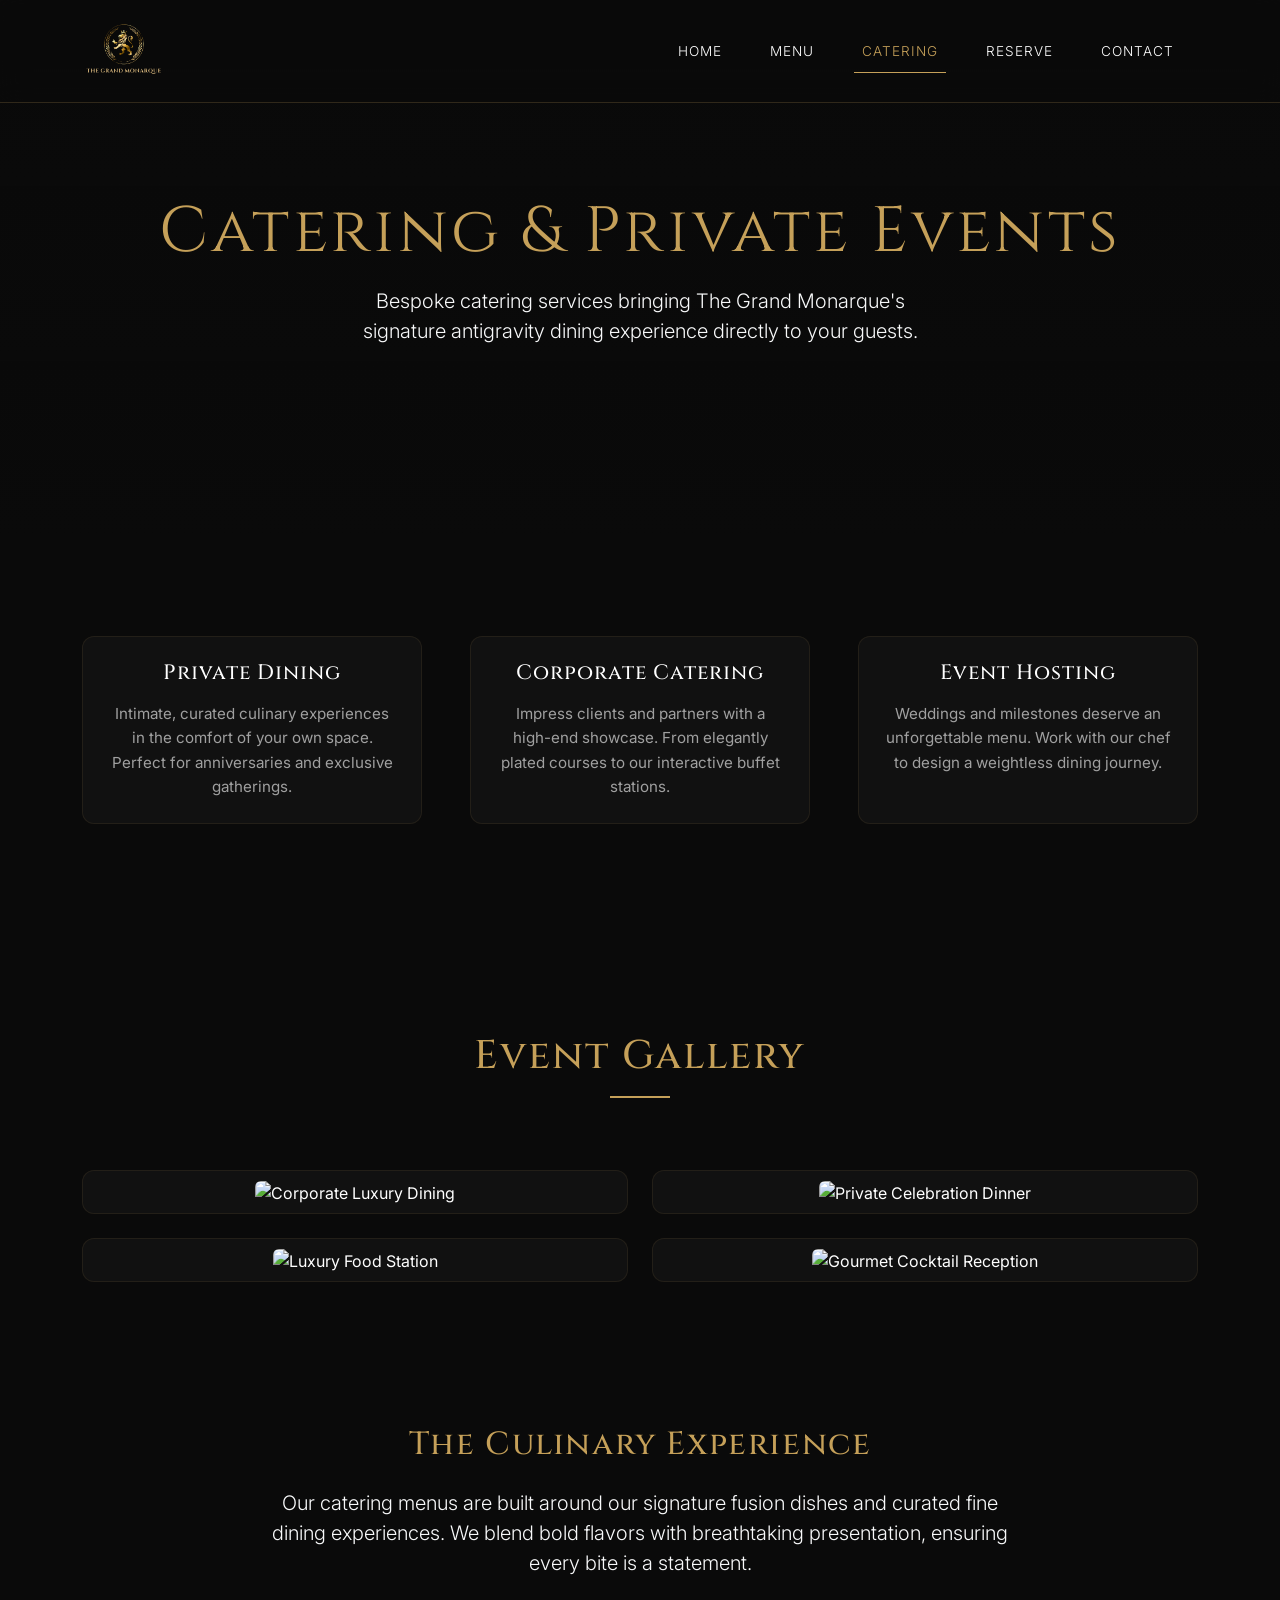
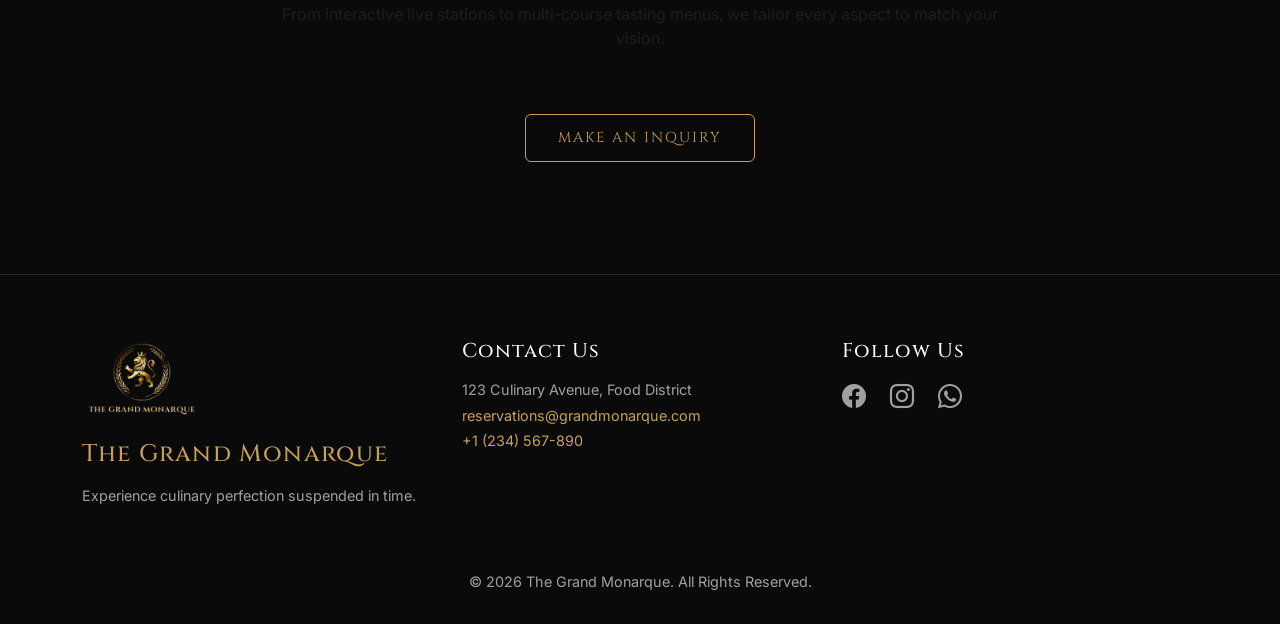
==== catering.html @ 4f9e507d "Add files via upload" ====
<!DOCTYPE html>
<html lang="en">
<head>
  <meta charset="UTF-8">
  <meta name="viewport" content="width=device-width, initial-scale=1.0">
  <title>The Grand Monarque | Catering</title>
  <link href="https://cdn.jsdelivr.net/npm/bootstrap@5.3.0/dist/css/bootstrap.min.css" rel="stylesheet">
  <!-- Bootstrap Icons -->
  <link rel="stylesheet" href="https://cdn.jsdelivr.net/npm/bootstrap-icons@1.10.5/font/bootstrap-icons.css">
  <link rel="stylesheet" href="css/styles.css">
</head>
<body>

  <!-- Global Background Crossfade -->
  <div class="bg-crossfade-container">
    <div class="bg-layer bg-layer-1" style="background-image: url('assets/Background1.jpeg');"></div>
    <div class="bg-layer bg-layer-2" style="background-image: url('assets/Background2.jpeg');"></div>
    <div class="bg-layer bg-layer-3" style="background-image: url('assets/Background3.jpeg');"></div>
    <div class="bg-overlay"></div>
  </div>
  <!-- Navigation -->
  <nav class="navbar navbar-expand-lg fixed-top navbar-glass">
    <div class="container">
      <a class="navbar-brand" href="index.html">
        <img src="assets/LOGO.png" alt="The Grand Monarque Logo" class="weightless">
      </a>
      <button class="navbar-toggler" type="button" data-bs-toggle="collapse" data-bs-target="#navbarNav" style="filter: invert(1);">
        <span class="navbar-toggler-icon"></span>
      </button>
      <div class="collapse navbar-collapse justify-content-end" id="navbarNav">
        <ul class="navbar-nav">
          <li class="nav-item"><a class="nav-link" href="index.html">Home</a></li>
          <li class="nav-item"><a class="nav-link" href="menu.html">Menu</a></li>
          <li class="nav-item"><a class="nav-link active" href="catering.html">Catering</a></li>
          <li class="nav-item"><a class="nav-link" href="reserve.html">Reserve</a></li>
          <li class="nav-item"><a class="nav-link" href="contact.html">Contact</a></li>
        </ul>
      </div>
    </div>
  </nav>

  <!-- Catering Header (Hero) -->
  <header class="hero-catering ethereal text-center">
    <div class="container">
      <h1 class="brand-font display-3 mb-3 text-gold">Catering & Private Events</h1>
      <p class="lead text-light" style="max-width: 600px; margin: 0 auto;">Bespoke catering services bringing The Grand Monarque's signature antigravity dining experience directly to your guests.</p>
    </div>
  </header>

  <!-- Services Section -->
  <section class="py-5 my-5">
    <div class="container">
      <div class="row g-5">
        <div class="col-md-4 ethereal delay-100">
          <div class="glass-card p-4 h-100 text-center">
            <h3 class="menu-item-name mb-3">Private Dining</h3>
            <p class="menu-item-desc">Intimate, curated culinary experiences in the comfort of your own space. Perfect for anniversaries and exclusive gatherings.</p>
          </div>
        </div>
        <div class="col-md-4 ethereal delay-200">
          <div class="glass-card p-4 h-100 text-center">
            <h3 class="menu-item-name mb-3">Corporate Catering</h3>
            <p class="menu-item-desc">Impress clients and partners with a high-end showcase. From elegantly plated courses to our interactive buffet stations.</p>
          </div>
        </div>
        <div class="col-md-4 ethereal delay-300">
          <div class="glass-card p-4 h-100 text-center">
            <h3 class="menu-item-name mb-3">Event Hosting</h3>
            <p class="menu-item-desc">Weddings and milestones deserve an unforgettable menu. Work with our chef to design a weightless dining journey.</p>
          </div>
        </div>
      </div>
    </div>
  </section>

  <!-- Gallery Section -->
  <section class="py-5 my-5 bg-dark" style="background-color: rgba(10,10,10,0.5) !important;">
    <div class="container">
      <h2 class="menu-category-title ethereal">Event Gallery</h2>
      <div class="row g-4 mt-4">
        <div class="col-md-6 ethereal delay-100">
          <div class="glass-card text-center p-2">
            <img src="assets/event-1.png" alt="Corporate Luxury Dining" class="weightless img-fluid rounded mb-0">
          </div>
        </div>
        <div class="col-md-6 ethereal delay-200">
          <div class="glass-card text-center p-2">
            <img src="assets/event-2.png" alt="Private Celebration Dinner" class="weightless weightless-delay-1 img-fluid rounded mb-0">
          </div>
        </div>
        <div class="col-md-6 ethereal delay-300">
          <div class="glass-card text-center p-2">
            <img src="assets/event-3.png" alt="Luxury Food Station" class="weightless weightless-delay-2 img-fluid rounded mb-0">
          </div>
        </div>
        <div class="col-md-6 ethereal delay-100">
          <div class="glass-card text-center p-2">
            <img src="assets/event-4.png" alt="Gourmet Cocktail Reception" class="weightless weightless-delay-3 img-fluid rounded mb-0">
          </div>
        </div>
      </div>
    </div>
  </section>

  <!-- Food Highlights & CTA -->
  <section class="py-5 my-5 text-center">
    <div class="container ethereal">
      <h2 class="brand-font text-gold mb-4">The Culinary Experience</h2>
      <div class="row justify-content-center mb-5">
        <div class="col-md-8">
          <p class="lead text-light mb-4">Our catering menus are built around our signature fusion dishes and curated fine dining experiences. We blend bold flavors with breathtaking presentation, ensuring every bite is a statement.</p>
          <p class="text-muted">From interactive live stations to multi-course tasting menus, we tailor every aspect to match your vision.</p>
        </div>
      </div>
      <a href="contact.html" class="btn btn-gold weightless" style="animation-delay: -2s;">Make an Inquiry</a>
    </div>
  </section>

  <!-- Footer -->
  <footer class="footer">
    <div class="container ethereal">
      <div class="row g-4 text-center text-md-start">
        <div class="col-md-4">
          <img src="assets/LOGO.png" alt="The Grand Monarque" class="footer-logo mb-3" style="max-width: 120px;">
          <h4 class="brand-font text-gold mb-3">The Grand Monarque</h4>
          <p class="footer-text">Experience culinary perfection suspended in time.</p>
        </div>
        <div class="col-md-4">
          <h5 class="brand-font text-light mb-3">Contact Us</h5>
          <p class="footer-text mb-1">123 Culinary Avenue, Food District</p>
          <p class="footer-text mb-1"><a href="mailto:reservations@grandmonarque.com" class="text-gold text-decoration-none">reservations@grandmonarque.com</a></p>
          <p class="footer-text"><a href="tel:+1234567890" class="text-gold text-decoration-none">+1 (234) 567-890</a></p>
        </div>
        <div class="col-md-4">
          <h5 class="brand-font text-light mb-3">Follow Us</h5>
          <div class="social-icons justify-content-center justify-content-md-start">
            <a href="#" class="social-icon"><i class="bi bi-facebook"></i></a>
            <a href="#" class="social-icon"><i class="bi bi-instagram"></i></a>
            <a href="#" class="social-icon"><i class="bi bi-whatsapp"></i></a>
          </div>
        </div>
      </div>
      <div class="row mt-5">
        <div class="col-12 text-center">
          <p class="footer-text mb-0">© 2026 The Grand Monarque. All Rights Reserved.</p>
        </div>
      </div>
    </div>
  </footer>

  <script src="https://cdn.jsdelivr.net/npm/bootstrap@5.3.0/dist/js/bootstrap.bundle.min.js"></script>
  <script src="js/main.js"></script>
</body>
</html>
---- css/styles.css ----
@import url('https://fonts.googleapis.com/css2?family=Cinzel:wght@400;600;700&family=Inter:wght@300;400;500&display=swap');

:root {
  --color-bg: #0a0a0a;
  --color-gold: #c5a059;
  --color-gold-hover: #e0be77;
  --color-text: #ffffff;
  --color-text-muted: #a0a0a0;
  
  --font-serif: 'Cinzel', serif;
  --font-sans: 'Inter', sans-serif;
  
  --transition-slow: 0.8s cubic-bezier(0.25, 1, 0.5, 1);
  --transition-fast: 0.3s ease;
}

body {
  background-color: var(--color-bg);
  color: var(--color-text);
  font-family: var(--font-sans);
  margin: 0;
  padding: 0;
  overflow-x: hidden;
  -webkit-font-smoothing: antialiased;
}

h1, h2, h3, h4, h5, h6, .brand-font {
  font-family: var(--font-serif);
  color: var(--color-gold);
  letter-spacing: 0.05em;
}

/* Glassmorphism Header */
.navbar-glass {
  background: rgba(10, 10, 10, 0.7);
  backdrop-filter: blur(12px);
  -webkit-backdrop-filter: blur(12px);
  border-bottom: 1px solid rgba(197, 160, 89, 0.2);
  padding: 1rem 0;
  transition: var(--transition-fast);
}

.navbar-brand img {
  height: 60px;
  object-fit: contain;
}

.nav-link {
  color: var(--color-text) !important;
  font-family: var(--font-sans);
  font-weight: 300;
  text-transform: uppercase;
  letter-spacing: 1px;
  font-size: 0.85rem;
  margin: 0 1rem;
  transition: var(--transition-fast);
  position: relative;
}

.nav-link:hover, .nav-link.active {
  color: var(--color-gold) !important;
}

.nav-link::after {
  content: '';
  position: absolute;
  width: 0;
  height: 1px;
  bottom: -4px;
  left: 50%;
  background-color: var(--color-gold);
  transition: width 0.3s ease, left 0.3s ease;
}

.nav-link:hover::after, .nav-link.active::after {
  width: 100%;
  left: 0;
}

/* Custom Buttons */
.btn-gold {
  background-color: transparent;
  color: var(--color-gold);
  border: 1px solid var(--color-gold);
  font-family: var(--font-serif);
  padding: 0.75rem 2rem;
  transition: var(--transition-fast);
  text-transform: uppercase;
  letter-spacing: 2px;
  font-size: 0.9rem;
}

.btn-gold:hover {
  background-color: var(--color-gold);
  color: var(--color-bg);
  box-shadow: 0 0 20px rgba(197, 160, 89, 0.4);
}

/* Antigravity / Weightless Animation */
@keyframes weightless {
  0% { transform: translateY(0) rotate(0deg); }
  50% { transform: translateY(-15px) rotate(1.5deg); }
  100% { transform: translateY(0) rotate(0deg); }
}

.weightless {
  animation: weightless 8s infinite ease-in-out;
  will-change: transform;
}

.weightless-delay-1 { animation-delay: -2s; }
.weightless-delay-2 { animation-delay: -4s; }
.weightless-delay-3 { animation-delay: -6s; }

/* Ethereal Transitions (Scroll Reveal) */
.ethereal {
  opacity: 0;
  transform: translateY(40px);
  transition: opacity 1.2s cubic-bezier(0.25, 1, 0.5, 1), transform 1.2s cubic-bezier(0.25, 1, 0.5, 1);
  will-change: opacity, transform;
}

.ethereal.visible {
  opacity: 1;
  transform: translateY(0);
}

.delay-100 { transition-delay: 100ms; }
.delay-200 { transition-delay: 200ms; }
.delay-300 { transition-delay: 300ms; }

/* Hero Section */
.hero-section {
  min-height: 100vh;
  display: flex;
  align-items: center;
  justify-content: center;
  position: relative;
  overflow: hidden;
  padding-top: 80px;
}

.hero-content {
  position: relative;
  z-index: 2;
  text-align: center;
}

.hero-subtitle {
  font-size: 1.1rem;
  letter-spacing: 4px;
  text-transform: uppercase;
  color: var(--color-text-muted);
  margin-bottom: 2rem;
}

.floating-bg-item {
  position: absolute;
  opacity: 0.4;
  z-index: 1;
  filter: blur(2px) drop-shadow(0 10px 20px rgba(0,0,0,0.5));
}

.bg-item-1 { top: 15%; left: 5%; width: 300px; }
.bg-item-2 { bottom: 10%; right: 5%; width: 400px; }

/* Menu Sections */
.menu-category-title {
  text-align: center;
  margin: 4rem 0 3rem;
  font-size: 2.5rem;
  position: relative;
}

.menu-category-title::after {
  content: '';
  display: block;
  width: 60px;
  height: 2px;
  background-color: var(--color-gold);
  margin: 1rem auto 0;
}

.menu-item {
  margin-bottom: 2.5rem;
  border-bottom: 1px solid rgba(255, 255, 255, 0.05);
  padding-bottom: 1.5rem;
}

.menu-item-header {
  display: flex;
  justify-content: space-between;
  align-items: baseline;
  margin-bottom: 0.5rem;
}

.menu-item-name {
  font-family: var(--font-serif);
  font-size: 1.3rem;
  color: var(--color-text);
  margin: 0;
}

.menu-item-price {
  font-family: var(--font-serif);
  color: var(--color-gold);
  font-size: 1.2rem;
}

.menu-item-desc {
  color: var(--color-text-muted);
  font-size: 0.95rem;
  line-height: 1.6;
  margin: 0;
}

/* Featured Cards (Menu, Catering) */
.glass-card {
  background: rgba(255, 255, 255, 0.03);
  border: 1px solid rgba(197, 160, 89, 0.1);
  border-radius: 12px;
  padding: 2rem;
  height: 100%;
  transition: var(--transition-fast);
}

.glass-card:hover {
  background: rgba(255, 255, 255, 0.06);
  border-color: rgba(197, 160, 89, 0.4);
  transform: translateY(-5px);
}

.glass-card img {
  width: 100%;
  height: auto;
  border-radius: 8px;
  margin-bottom: 1.5rem;
}

/* Forms */
.form-control, .form-select {
  background-color: rgba(255, 255, 255, 0.05);
  border: 1px solid rgba(255, 255, 255, 0.1);
  color: var(--color-text);
  padding: 1rem;
  border-radius: 8px;
  transition: var(--transition-fast);
}

.form-control:focus, .form-select:focus {
  background-color: rgba(255, 255, 255, 0.08);
  border-color: var(--color-gold);
  color: var(--color-text);
  box-shadow: 0 0 10px rgba(197, 160, 89, 0.2);
}

.form-label {
  color: var(--color-gold);
  font-family: var(--font-serif);
  letter-spacing: 1px;
}

/* Footer */
.footer {
  border-top: 1px solid rgba(197, 160, 89, 0.2);
  padding: 4rem 0 2rem;
  margin-top: 4rem;
  background: #0a0a0a;
}

.footer-logo {
  max-width: 150px;
  margin-bottom: 1.5rem;
}

.footer-text {
  color: var(--color-text-muted);
  font-size: 0.9rem;
}

.text-gold {
  color: var(--color-gold) !important;
}

.social-icons {
  display: flex;
  gap: 1.5rem;
  margin-top: 1rem;
}

.social-icon {
  color: var(--color-text-muted);
  font-size: 1.5rem;
  transition: var(--transition-fast);
}

.social-icon:hover {
  color: var(--color-gold);
  text-shadow: 0 0 10px rgba(197, 160, 89, 0.6);
}

/* Home Hero Specific */
.hero-home {
  background: linear-gradient(rgba(10, 10, 10, 0.7), rgba(10, 10, 10, 0.9)), url('../assets/hero-ambiance.png') center/cover no-repeat;
}

.hero-catering {
  background: linear-gradient(rgba(10, 10, 10, 0.6), rgba(10, 10, 10, 0.9)), url('../assets/catering-banner.png') center/cover no-repeat;
  min-height: 60vh;
  display: flex;
  align-items: center;
  justify-content: center;
}

.floating-particles {
  position: absolute;
  top: 0;
  left: 0;
  width: 100%;
  height: 100%;
  background-image: radial-gradient(circle at 50% 50%, rgba(197, 160, 89, 0.05) 1px, transparent 1px);
  background-size: 40px 40px;
  animation: floatParticles 20s linear infinite;
  z-index: 0;
  pointer-events: none;
}

@keyframes floatParticles {
  0% { transform: translateY(0); }
  100% { transform: translateY(-40px); }
}

/* Table Selection Grid */
.table-grid {
  display: grid;
  grid-template-columns: repeat(auto-fit, minmax(80px, 1fr));
  gap: 1rem;
  margin-top: 1.5rem;
}

.table-btn {
  background: rgba(255, 255, 255, 0.05);
  border: 1px solid rgba(197, 160, 89, 0.3);
  color: var(--color-text);
  padding: 1rem;
  border-radius: 8px;
  cursor: pointer;
  transition: var(--transition-fast);
  text-align: center;
  font-family: var(--font-serif);
}

.table-btn:hover:not(:disabled) {
  background: rgba(197, 160, 89, 0.2);
  border-color: var(--color-gold);
}

.table-btn.selected {
  background: var(--color-gold);
  color: var(--color-bg);
  box-shadow: 0 0 15px rgba(197, 160, 89, 0.4);
}

.table-btn:disabled {
  background: rgba(255, 255, 255, 0.02);
  border-color: rgba(255, 255, 255, 0.05);
  color: rgba(255, 255, 255, 0.2);
  cursor: not-allowed;
  position: relative;
}

.table-btn:disabled::after {
  content: 'Booked';
  position: absolute;
  top: 50%;
  left: 50%;
  transform: translate(-50%, -50%) rotate(-15deg);
  font-size: 0.7rem;
  color: #ff4d4d;
  font-weight: bold;
  text-transform: uppercase;
  letter-spacing: 1px;
}

/* Dashboard Table */
.table-dark {
  background-color: rgba(25, 25, 25, 0.8);
  color: var(--color-text);
}
.table-dark th {
  color: var(--color-gold);
  border-color: rgba(197, 160, 89, 0.3);
}
.table-dark td {
  border-color: rgba(255, 255, 255, 0.1);
}
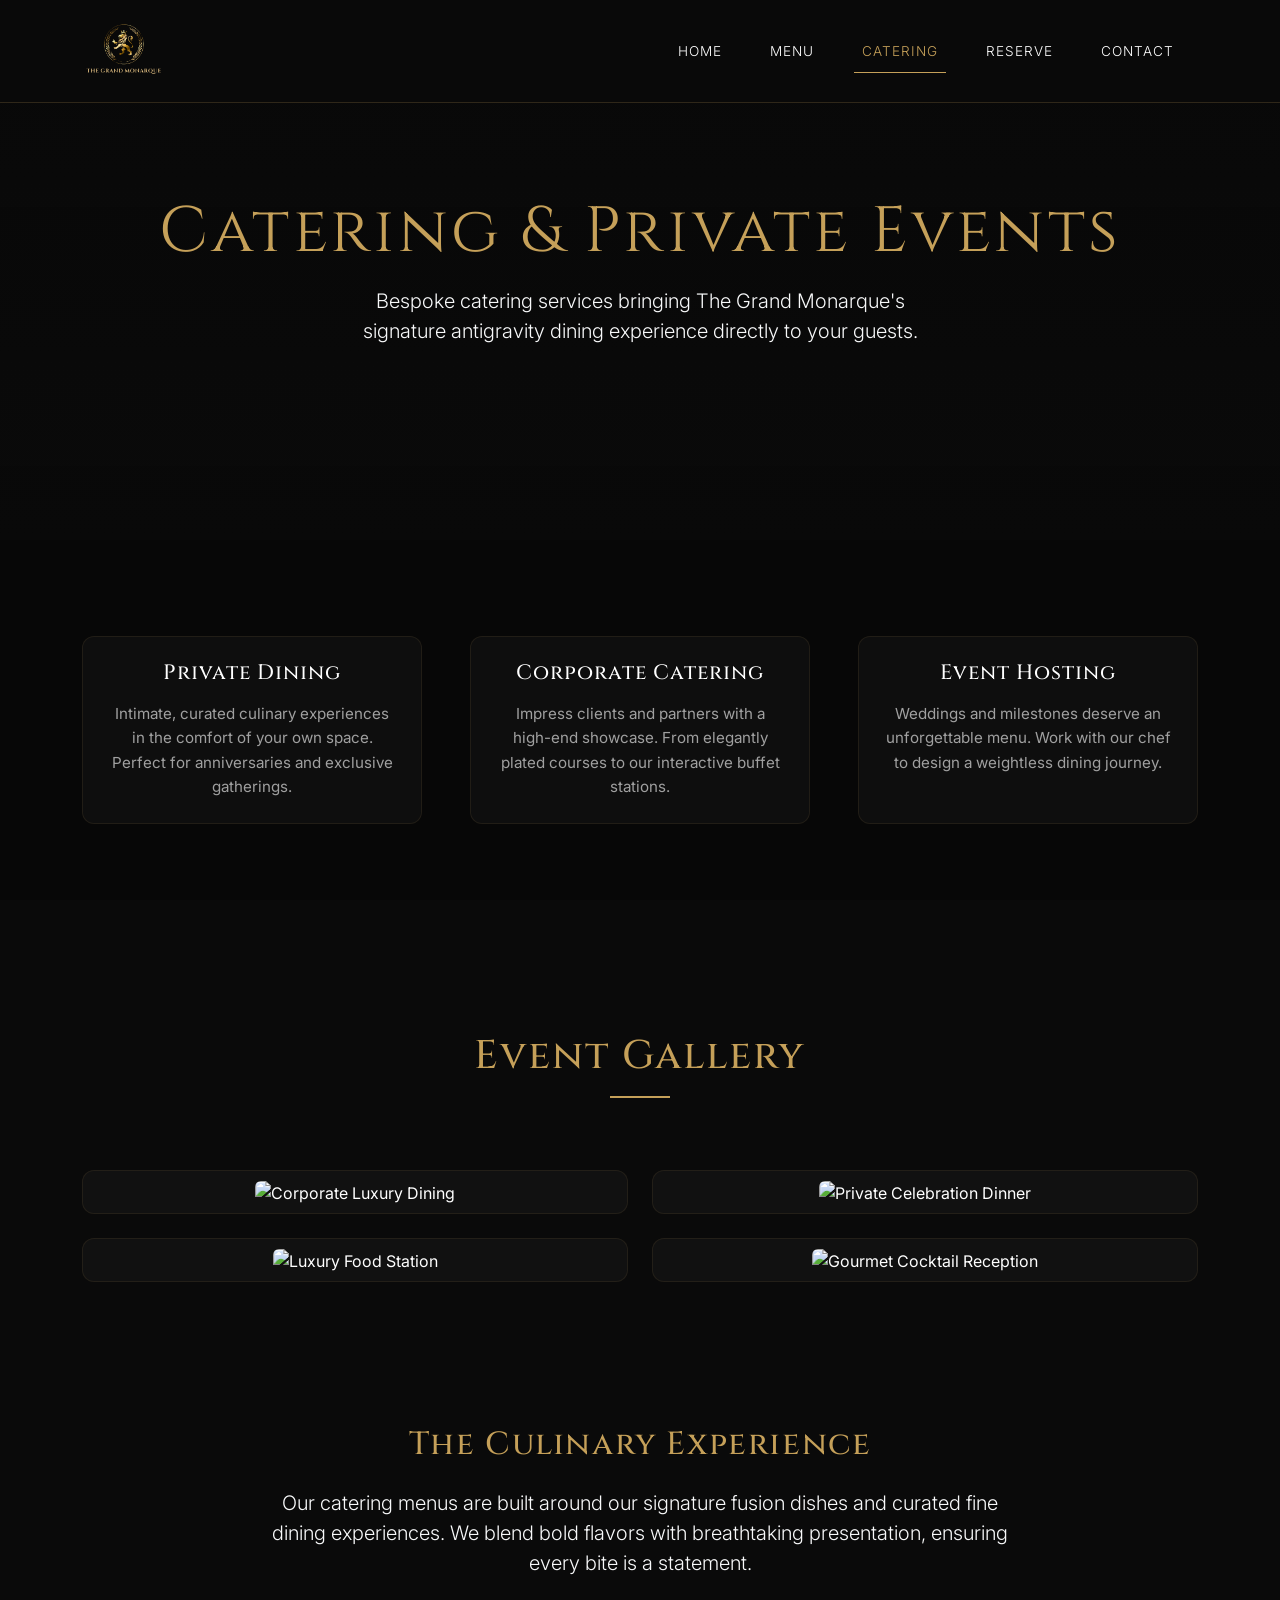
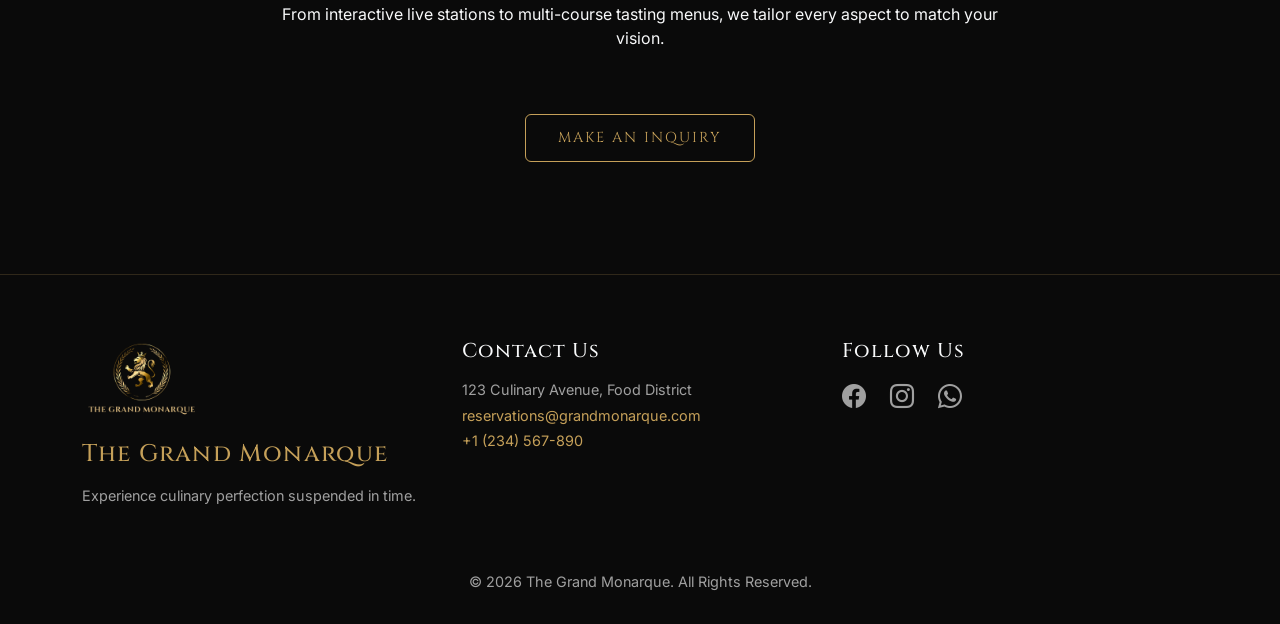
==== commit 302766f5: "Add files via upload" ====
--- a/catering.html
+++ b/catering.html
@@ -1,5 +1,6 @@
 <!DOCTYPE html>
 <html lang="en">
+
 <head>
   <meta charset="UTF-8">
   <meta name="viewport" content="width=device-width, initial-scale=1.0">
@@ -9,6 +10,7 @@
   <link rel="stylesheet" href="https://cdn.jsdelivr.net/npm/bootstrap-icons@1.10.5/font/bootstrap-icons.css">
   <link rel="stylesheet" href="css/styles.css">
 </head>
+
 <body>
 
   <!-- Global Background Crossfade -->
@@ -24,7 +26,8 @@
       <a class="navbar-brand" href="index.html">
         <img src="assets/LOGO.png" alt="The Grand Monarque Logo" class="weightless">
       </a>
-      <button class="navbar-toggler" type="button" data-bs-toggle="collapse" data-bs-target="#navbarNav" style="filter: invert(1);">
+      <button class="navbar-toggler" type="button" data-bs-toggle="collapse" data-bs-target="#navbarNav"
+        style="filter: invert(1);">
         <span class="navbar-toggler-icon"></span>
       </button>
       <div class="collapse navbar-collapse justify-content-end" id="navbarNav">
@@ -43,7 +46,8 @@
   <header class="hero-catering ethereal text-center">
     <div class="container">
       <h1 class="brand-font display-3 mb-3 text-gold">Catering & Private Events</h1>
-      <p class="lead text-light" style="max-width: 600px; margin: 0 auto;">Bespoke catering services bringing The Grand Monarque's signature antigravity dining experience directly to your guests.</p>
+      <p class="lead text-light" style="max-width: 600px; margin: 0 auto;">Bespoke catering services bringing The Grand
+        Monarque's signature antigravity dining experience directly to your guests.</p>
     </div>
   </header>
 
@@ -54,19 +58,22 @@
         <div class="col-md-4 ethereal delay-100">
           <div class="glass-card p-4 h-100 text-center">
             <h3 class="menu-item-name mb-3">Private Dining</h3>
-            <p class="menu-item-desc">Intimate, curated culinary experiences in the comfort of your own space. Perfect for anniversaries and exclusive gatherings.</p>
+            <p class="menu-item-desc">Intimate, curated culinary experiences in the comfort of your own space. Perfect
+              for anniversaries and exclusive gatherings.</p>
           </div>
         </div>
         <div class="col-md-4 ethereal delay-200">
           <div class="glass-card p-4 h-100 text-center">
             <h3 class="menu-item-name mb-3">Corporate Catering</h3>
-            <p class="menu-item-desc">Impress clients and partners with a high-end showcase. From elegantly plated courses to our interactive buffet stations.</p>
+            <p class="menu-item-desc">Impress clients and partners with a high-end showcase. From elegantly plated
+              courses to our interactive buffet stations.</p>
           </div>
         </div>
         <div class="col-md-4 ethereal delay-300">
           <div class="glass-card p-4 h-100 text-center">
             <h3 class="menu-item-name mb-3">Event Hosting</h3>
-            <p class="menu-item-desc">Weddings and milestones deserve an unforgettable menu. Work with our chef to design a weightless dining journey.</p>
+            <p class="menu-item-desc">Weddings and milestones deserve an unforgettable menu. Work with our chef to
+              design a weightless dining journey.</p>
           </div>
         </div>
       </div>
@@ -85,17 +92,20 @@
         </div>
         <div class="col-md-6 ethereal delay-200">
           <div class="glass-card text-center p-2">
-            <img src="assets/event-2.png" alt="Private Celebration Dinner" class="weightless weightless-delay-1 img-fluid rounded mb-0">
+            <img src="assets/event-2.png" alt="Private Celebration Dinner"
+              class="weightless weightless-delay-1 img-fluid rounded mb-0">
           </div>
         </div>
         <div class="col-md-6 ethereal delay-300">
           <div class="glass-card text-center p-2">
-            <img src="assets/event-3.png" alt="Luxury Food Station" class="weightless weightless-delay-2 img-fluid rounded mb-0">
+            <img src="assets/event-3.png" alt="Luxury Food Station"
+              class="weightless weightless-delay-2 img-fluid rounded mb-0">
           </div>
         </div>
         <div class="col-md-6 ethereal delay-100">
           <div class="glass-card text-center p-2">
-            <img src="assets/event-4.png" alt="Gourmet Cocktail Reception" class="weightless weightless-delay-3 img-fluid rounded mb-0">
+            <img src="assets/event-4.png" alt="Gourmet Cocktail Reception"
+              class="weightless weightless-delay-3 img-fluid rounded mb-0">
           </div>
         </div>
       </div>
@@ -108,8 +118,11 @@
       <h2 class="brand-font text-gold mb-4">The Culinary Experience</h2>
       <div class="row justify-content-center mb-5">
         <div class="col-md-8">
-          <p class="lead text-light mb-4">Our catering menus are built around our signature fusion dishes and curated fine dining experiences. We blend bold flavors with breathtaking presentation, ensuring every bite is a statement.</p>
-          <p class="text-muted">From interactive live stations to multi-course tasting menus, we tailor every aspect to match your vision.</p>
+          <p class="lead text-light mb-4">Our catering menus are built around our signature fusion dishes and curated
+            fine dining experiences. We blend bold flavors with breathtaking presentation, ensuring every bite is a
+            statement.</p>
+          <p class="text-light">From interactive live stations to multi-course tasting menus, we tailor every aspect to
+            match your vision.</p>
         </div>
       </div>
       <a href="contact.html" class="btn btn-gold weightless" style="animation-delay: -2s;">Make an Inquiry</a>
@@ -128,8 +141,10 @@
         <div class="col-md-4">
           <h5 class="brand-font text-light mb-3">Contact Us</h5>
           <p class="footer-text mb-1">123 Culinary Avenue, Food District</p>
-          <p class="footer-text mb-1"><a href="mailto:reservations@grandmonarque.com" class="text-gold text-decoration-none">reservations@grandmonarque.com</a></p>
-          <p class="footer-text"><a href="tel:+1234567890" class="text-gold text-decoration-none">+1 (234) 567-890</a></p>
+          <p class="footer-text mb-1"><a href="mailto:reservations@grandmonarque.com"
+              class="text-gold text-decoration-none">reservations@grandmonarque.com</a></p>
+          <p class="footer-text"><a href="tel:+1234567890" class="text-gold text-decoration-none">+1 (234) 567-890</a>
+          </p>
         </div>
         <div class="col-md-4">
           <h5 class="brand-font text-light mb-3">Follow Us</h5>
@@ -151,4 +166,5 @@
   <script src="https://cdn.jsdelivr.net/npm/bootstrap@5.3.0/dist/js/bootstrap.bundle.min.js"></script>
   <script src="js/main.js"></script>
 </body>
-</html>
+
+</html>
--- a/css/styles.css
+++ b/css/styles.css
@@ -394,3 +394,233 @@
 .table-dark td {
   border-color: rgba(255, 255, 255, 0.1);
 }
+
+/* ==========================================================================
+   Antigravity Rewrite Styles
+   ========================================================================== */
+
+/* 1. Global Background Crossfade */
+.bg-crossfade-container {
+  position: fixed;
+  top: 0;
+  left: 0;
+  width: 100vw;
+  height: 100vh;
+  z-index: -10;
+  overflow: hidden;
+  background-color: #000;
+}
+
+.bg-layer {
+  position: absolute;
+  top: 0;
+  left: 0;
+  width: 100%;
+  height: 100%;
+  background-size: cover;
+  background-position: center;
+  opacity: 0;
+  animation: crossfade 15s infinite;
+}
+
+.bg-layer-1 { animation-delay: 0s; }
+.bg-layer-2 { animation-delay: -10s; }
+.bg-layer-3 { animation-delay: -5s; }
+
+@keyframes crossfade {
+  0% { opacity: 1; }
+  23.33% { opacity: 1; }
+  33.33% { opacity: 0; }
+  90% { opacity: 0; }
+  100% { opacity: 1; }
+}
+
+/* ==========================================================================
+   Professional Menu Gallery & Modal
+   ========================================================================== */
+
+@keyframes float {
+  0% { transform: translateY(0px); }
+  50% { transform: translateY(-10px); }
+  100% { transform: translateY(0px); }
+}
+
+.antigravity-float {
+  animation: float 4s infinite ease-in-out;
+  cursor: zoom-in;
+  transition: filter 0.3s ease, transform 0.3s ease;
+  will-change: transform;
+}
+
+.antigravity-float:hover {
+  filter: brightness(1.1) drop-shadow(0 10px 20px rgba(201, 162, 78, 0.2));
+}
+
+.menu-gallery-img {
+  border-radius: 12px;
+  max-width: 100%;
+  height: auto;
+  box-shadow: 0 10px 30px rgba(0,0,0,0.5);
+  border: 1px solid rgba(255,255,255,0.05);
+}
+
+.image-modal {
+  position: fixed;
+  inset: 0;
+  z-index: 3000;
+  background-color: rgba(0, 0, 0, 0.85);
+  backdrop-filter: blur(5px);
+  -webkit-backdrop-filter: blur(5px);
+  display: flex;
+  justify-content: center;
+  align-items: center;
+  cursor: zoom-out;
+}
+
+.image-modal .modal-content {
+  max-height: 90vh;
+  max-width: 90vw;
+  object-fit: contain;
+  animation: modalZoom 0.3s cubic-bezier(0.4, 0, 0.2, 1);
+  border-radius: 8px;
+  box-shadow: 0 20px 50px rgba(0,0,0,0.8);
+  background: transparent;
+}
+
+@keyframes modalZoom {
+  from { transform: scale(0.9); opacity: 0; }
+  to { transform: scale(1); opacity: 1; }
+}
+
+.modal-close {
+  position: absolute;
+  top: 20px;
+  right: 35px;
+  color: #fff;
+  font-size: 40px;
+  font-weight: bold;
+  cursor: pointer;
+  z-index: 3010;
+  transition: color 0.3s ease;
+}
+
+.modal-close:hover {
+  color: var(--color-gold);
+}
+
+.bg-overlay {
+  position: absolute;
+  top: 0;
+  left: 0;
+  width: 100%;
+  height: 100%;
+  background: rgba(10, 10, 10, 0.75); /* Dark elegant overlay */
+}
+
+/* 2. Hero Section Adjustments */
+.antigravity-hero {
+  min-height: 100vh;
+  display: flex;
+  align-items: center;
+  justify-content: center;
+  padding-top: 100px;
+}
+
+.gold-accent {
+  color: #C9A24E;
+  text-shadow: 0 4px 15px rgba(201, 162, 78, 0.3);
+}
+
+/* 3. Infinite Horizontal Food Carousel */
+.carousel-marquee-wrapper {
+  width: 100%;
+  overflow: hidden;
+  background: rgba(0, 0, 0, 0.5);
+  padding: 2rem 0;
+  border-top: 1px solid rgba(201, 162, 78, 0.2);
+  border-bottom: 1px solid rgba(201, 162, 78, 0.2);
+  white-space: nowrap;
+  position: relative;
+}
+
+.carousel-marquee {
+  display: inline-flex;
+  align-items: center;
+  /* initial gap is 2rem. The JS duplicates this. */
+  gap: 2rem;
+  /* Make sure there's padding on the right to match the gap so it loops perfectly */
+  padding-right: 2rem;
+  animation: scrollMarquee 25s linear infinite;
+  will-change: transform;
+}
+
+.carousel-marquee img {
+  height: 250px;
+  width: auto;
+  border-radius: 12px;
+  object-fit: cover;
+  box-shadow: 0 10px 30px rgba(0, 0, 0, 0.5);
+  border: 1px solid rgba(255, 255, 255, 0.1);
+}
+
+@keyframes scrollMarquee {
+  0% { transform: translateX(0); }
+  100% { transform: translateX(-50%); } 
+}
+
+/* 4. Antigravity Meal Sections */
+.antigravity-meals-section {
+  padding-top: 5rem;
+  padding-bottom: 8rem;
+}
+
+.meal-row {
+  margin-bottom: 6rem;
+}
+
+.meal-img {
+  max-width: 90%;
+  filter: drop-shadow(0 20px 30px rgba(0,0,0,0.6));
+}
+
+@keyframes floatY {
+  0% { transform: translateY(0px); }
+  50% { transform: translateY(-20px); }
+  100% { transform: translateY(0px); }
+}
+
+.float {
+  animation: floatY 4s ease-in-out infinite;
+  will-change: transform;
+}
+
+.meal-highlights li {
+  padding: 0.5rem 0;
+  border-bottom: 1px solid rgba(255, 255, 255, 0.05);
+}
+
+/* 5. Sticky CTA */
+.sticky-order-cta {
+  position: fixed;
+  bottom: 30px;
+  left: 50%;
+  transform: translateX(-50%);
+  background: linear-gradient(135deg, #e0be77, #C9A24E);
+  color: #0a0a0a;
+  font-family: var(--font-serif);
+  font-weight: bold;
+  padding: 1rem 3rem;
+  border-radius: 50px;
+  text-decoration: none;
+  letter-spacing: 2px;
+  box-shadow: 0 10px 25px rgba(201, 162, 78, 0.4);
+  z-index: 1000;
+  transition: all 0.3s ease;
+  border: 1px solid rgba(255,255,255,0.3);
+}
+
+.sticky-order-cta:hover {
+  transform: translateX(-50%) translateY(-5px);
+  box-shadow: 0 15px 35px rgba(201, 162, 78, 0.6);
+  color: #000;
+}
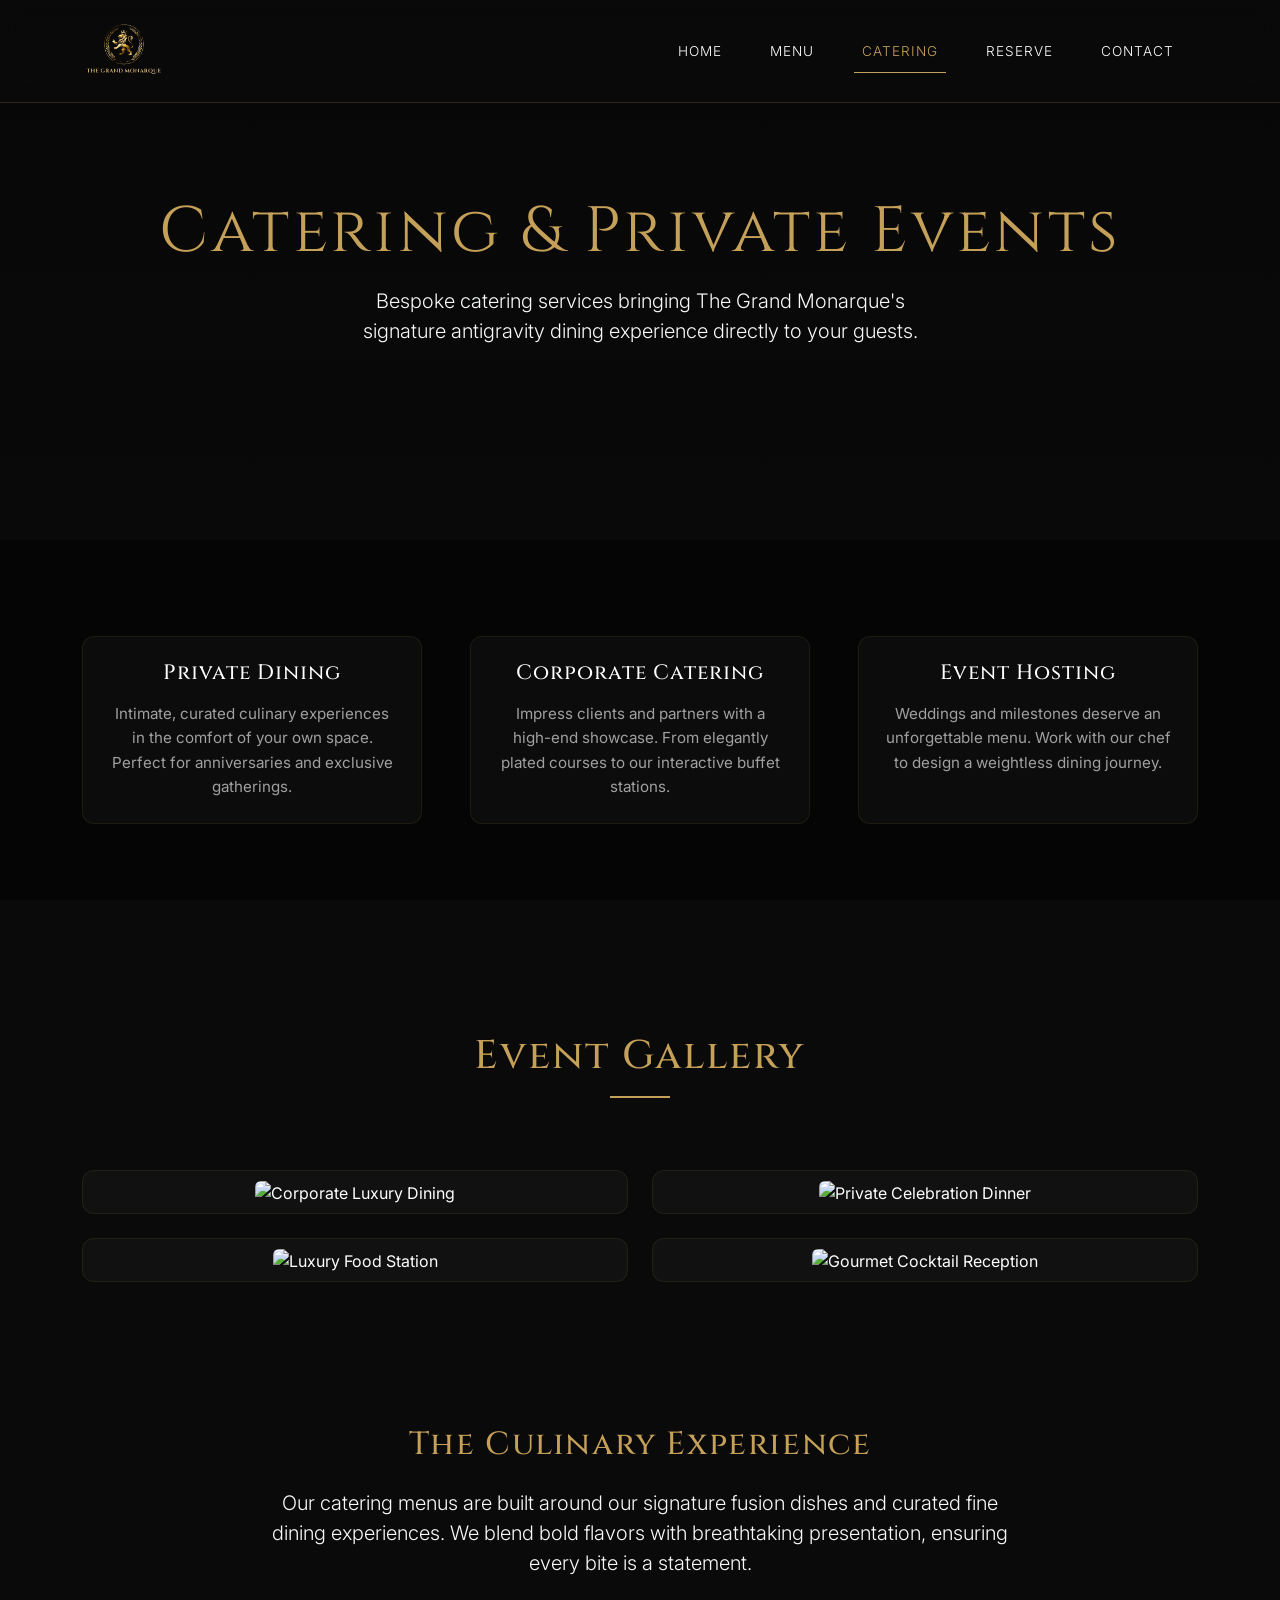
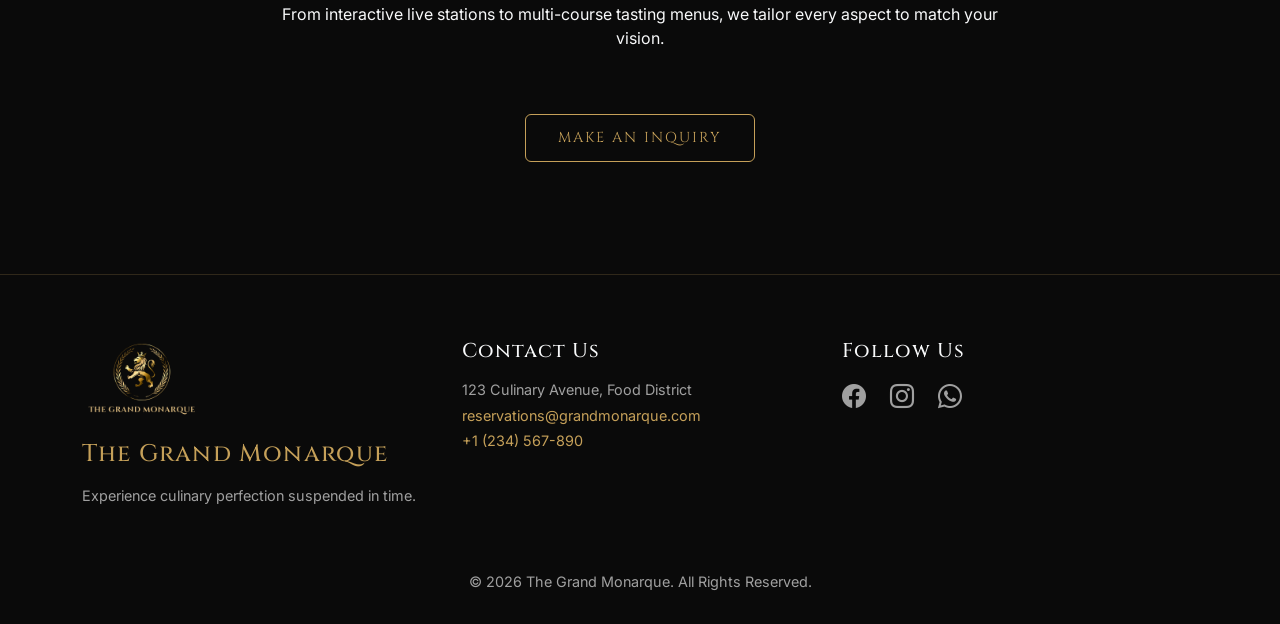
==== commit 5034d6cd: "Add files via upload" ====
--- a/catering.html
+++ b/catering.html
@@ -87,24 +87,24 @@
       <div class="row g-4 mt-4">
         <div class="col-md-6 ethereal delay-100">
           <div class="glass-card text-center p-2">
-            <img src="assets/event-1.png" alt="Corporate Luxury Dining" class="weightless img-fluid rounded mb-0">
+            <img src="assets/event1.jpeg" alt="Corporate Luxury Dining" class="weightless img-fluid rounded mb-0">
           </div>
         </div>
         <div class="col-md-6 ethereal delay-200">
           <div class="glass-card text-center p-2">
-            <img src="assets/event-2.png" alt="Private Celebration Dinner"
+            <img src="assets/event2.jpeg" alt="Private Celebration Dinner"
               class="weightless weightless-delay-1 img-fluid rounded mb-0">
           </div>
         </div>
         <div class="col-md-6 ethereal delay-300">
           <div class="glass-card text-center p-2">
-            <img src="assets/event-3.png" alt="Luxury Food Station"
+            <img src="assets/event3.jpeg" alt="Luxury Food Station"
               class="weightless weightless-delay-2 img-fluid rounded mb-0">
           </div>
         </div>
         <div class="col-md-6 ethereal delay-100">
           <div class="glass-card text-center p-2">
-            <img src="assets/event-4.png" alt="Gourmet Cocktail Reception"
+            <img src="assets/event4.jpeg" alt="Gourmet Cocktail Reception"
               class="weightless weightless-delay-3 img-fluid rounded mb-0">
           </div>
         </div>
--- a/css/styles.css
+++ b/css/styles.css
@@ -6,10 +6,10 @@
   --color-gold-hover: #e0be77;
   --color-text: #ffffff;
   --color-text-muted: #a0a0a0;
-  
+
   --font-serif: 'Cinzel', serif;
   --font-sans: 'Inter', sans-serif;
-  
+
   --transition-slow: 0.8s cubic-bezier(0.25, 1, 0.5, 1);
   --transition-fast: 0.3s ease;
 }
@@ -24,7 +24,13 @@
   -webkit-font-smoothing: antialiased;
 }
 
-h1, h2, h3, h4, h5, h6, .brand-font {
+h1,
+h2,
+h3,
+h4,
+h5,
+h6,
+.brand-font {
   font-family: var(--font-serif);
   color: var(--color-gold);
   letter-spacing: 0.05em;
@@ -57,7 +63,8 @@
   position: relative;
 }
 
-.nav-link:hover, .nav-link.active {
+.nav-link:hover,
+.nav-link.active {
   color: var(--color-gold) !important;
 }
 
@@ -72,7 +79,8 @@
   transition: width 0.3s ease, left 0.3s ease;
 }
 
-.nav-link:hover::after, .nav-link.active::after {
+.nav-link:hover::after,
+.nav-link.active::after {
   width: 100%;
   left: 0;
 }
@@ -98,9 +106,17 @@
 
 /* Antigravity / Weightless Animation */
 @keyframes weightless {
-  0% { transform: translateY(0) rotate(0deg); }
-  50% { transform: translateY(-15px) rotate(1.5deg); }
-  100% { transform: translateY(0) rotate(0deg); }
+  0% {
+    transform: translateY(0) rotate(0deg);
+  }
+
+  50% {
+    transform: translateY(-15px) rotate(1.5deg);
+  }
+
+  100% {
+    transform: translateY(0) rotate(0deg);
+  }
 }
 
 .weightless {
@@ -108,9 +124,17 @@
   will-change: transform;
 }
 
-.weightless-delay-1 { animation-delay: -2s; }
-.weightless-delay-2 { animation-delay: -4s; }
-.weightless-delay-3 { animation-delay: -6s; }
+.weightless-delay-1 {
+  animation-delay: -2s;
+}
+
+.weightless-delay-2 {
+  animation-delay: -4s;
+}
+
+.weightless-delay-3 {
+  animation-delay: -6s;
+}
 
 /* Ethereal Transitions (Scroll Reveal) */
 .ethereal {
@@ -125,9 +149,17 @@
   transform: translateY(0);
 }
 
-.delay-100 { transition-delay: 100ms; }
-.delay-200 { transition-delay: 200ms; }
-.delay-300 { transition-delay: 300ms; }
+.delay-100 {
+  transition-delay: 100ms;
+}
+
+.delay-200 {
+  transition-delay: 200ms;
+}
+
+.delay-300 {
+  transition-delay: 300ms;
+}
 
 /* Hero Section */
 .hero-section {
@@ -158,11 +190,20 @@
   position: absolute;
   opacity: 0.4;
   z-index: 1;
-  filter: blur(2px) drop-shadow(0 10px 20px rgba(0,0,0,0.5));
-}
-
-.bg-item-1 { top: 15%; left: 5%; width: 300px; }
-.bg-item-2 { bottom: 10%; right: 5%; width: 400px; }
+  filter: blur(2px) drop-shadow(0 10px 20px rgba(0, 0, 0, 0.5));
+}
+
+.bg-item-1 {
+  top: 15%;
+  left: 5%;
+  width: 300px;
+}
+
+.bg-item-2 {
+  bottom: 10%;
+  right: 5%;
+  width: 400px;
+}
 
 /* Menu Sections */
 .menu-category-title {
@@ -238,7 +279,8 @@
 }
 
 /* Forms */
-.form-control, .form-select {
+.form-control,
+.form-select {
   background-color: rgba(255, 255, 255, 0.05);
   border: 1px solid rgba(255, 255, 255, 0.1);
   color: var(--color-text);
@@ -247,7 +289,8 @@
   transition: var(--transition-fast);
 }
 
-.form-control:focus, .form-select:focus {
+.form-control:focus,
+.form-select:focus {
   background-color: rgba(255, 255, 255, 0.08);
   border-color: var(--color-gold);
   color: var(--color-text);
@@ -326,8 +369,13 @@
 }
 
 @keyframes floatParticles {
-  0% { transform: translateY(0); }
-  100% { transform: translateY(-40px); }
+  0% {
+    transform: translateY(0);
+  }
+
+  100% {
+    transform: translateY(-40px);
+  }
 }
 
 /* Table Selection Grid */
@@ -387,10 +435,12 @@
   background-color: rgba(25, 25, 25, 0.8);
   color: var(--color-text);
 }
+
 .table-dark th {
   color: var(--color-gold);
   border-color: rgba(197, 160, 89, 0.3);
 }
+
 .table-dark td {
   border-color: rgba(255, 255, 255, 0.1);
 }
@@ -421,18 +471,42 @@
   background-position: center;
   opacity: 0;
   animation: crossfade 15s infinite;
-}
-
-.bg-layer-1 { animation-delay: 0s; }
-.bg-layer-2 { animation-delay: -10s; }
-.bg-layer-3 { animation-delay: -5s; }
+  filter: blur(8px);
+  transform: scale(1.05);
+}
+
+.bg-layer-1 {
+  animation-delay: 0s;
+}
+
+.bg-layer-2 {
+  animation-delay: -10s;
+}
+
+.bg-layer-3 {
+  animation-delay: -5s;
+}
 
 @keyframes crossfade {
-  0% { opacity: 1; }
-  23.33% { opacity: 1; }
-  33.33% { opacity: 0; }
-  90% { opacity: 0; }
-  100% { opacity: 1; }
+  0% {
+    opacity: 1;
+  }
+
+  23.33% {
+    opacity: 1;
+  }
+
+  33.33% {
+    opacity: 0;
+  }
+
+  90% {
+    opacity: 0;
+  }
+
+  100% {
+    opacity: 1;
+  }
 }
 
 /* ==========================================================================
@@ -440,9 +514,17 @@
    ========================================================================== */
 
 @keyframes float {
-  0% { transform: translateY(0px); }
-  50% { transform: translateY(-10px); }
-  100% { transform: translateY(0px); }
+  0% {
+    transform: translateY(0px);
+  }
+
+  50% {
+    transform: translateY(-10px);
+  }
+
+  100% {
+    transform: translateY(0px);
+  }
 }
 
 .antigravity-float {
@@ -460,8 +542,8 @@
   border-radius: 12px;
   max-width: 100%;
   height: auto;
-  box-shadow: 0 10px 30px rgba(0,0,0,0.5);
-  border: 1px solid rgba(255,255,255,0.05);
+  box-shadow: 0 10px 30px rgba(0, 0, 0, 0.5);
+  border: 1px solid rgba(255, 255, 255, 0.05);
 }
 
 .image-modal {
@@ -483,13 +565,20 @@
   object-fit: contain;
   animation: modalZoom 0.3s cubic-bezier(0.4, 0, 0.2, 1);
   border-radius: 8px;
-  box-shadow: 0 20px 50px rgba(0,0,0,0.8);
+  box-shadow: 0 20px 50px rgba(0, 0, 0, 0.8);
   background: transparent;
 }
 
 @keyframes modalZoom {
-  from { transform: scale(0.9); opacity: 0; }
-  to { transform: scale(1); opacity: 1; }
+  from {
+    transform: scale(0.9);
+    opacity: 0;
+  }
+
+  to {
+    transform: scale(1);
+    opacity: 1;
+  }
 }
 
 .modal-close {
@@ -514,7 +603,8 @@
   left: 0;
   width: 100%;
   height: 100%;
-  background: rgba(10, 10, 10, 0.75); /* Dark elegant overlay */
+  background: rgba(10, 10, 10, 0.5);
+  /* Dark elegant overlay */
 }
 
 /* 2. Hero Section Adjustments */
@@ -546,12 +636,12 @@
 .carousel-marquee {
   display: inline-flex;
   align-items: center;
-  /* initial gap is 2rem. The JS duplicates this. */
   gap: 2rem;
-  /* Make sure there's padding on the right to match the gap so it loops perfectly */
-  padding-right: 2rem;
   animation: scrollMarquee 25s linear infinite;
   will-change: transform;
+  /* Add this: */
+  padding-right: 0;
+  margin-right: 0;
 }
 
 .carousel-marquee img {
@@ -559,13 +649,19 @@
   width: auto;
   border-radius: 12px;
   object-fit: cover;
+  flex-shrink: 0;
   box-shadow: 0 10px 30px rgba(0, 0, 0, 0.5);
   border: 1px solid rgba(255, 255, 255, 0.1);
 }
 
 @keyframes scrollMarquee {
-  0% { transform: translateX(0); }
-  100% { transform: translateX(-50%); } 
+  0% {
+    transform: translateX(0);
+  }
+
+  100% {
+    transform: translateX(-25%);
+  }
 }
 
 /* 4. Antigravity Meal Sections */
@@ -580,13 +676,21 @@
 
 .meal-img {
   max-width: 90%;
-  filter: drop-shadow(0 20px 30px rgba(0,0,0,0.6));
+  filter: drop-shadow(0 20px 30px rgba(0, 0, 0, 0.6));
 }
 
 @keyframes floatY {
-  0% { transform: translateY(0px); }
-  50% { transform: translateY(-20px); }
-  100% { transform: translateY(0px); }
+  0% {
+    transform: translateY(0px);
+  }
+
+  50% {
+    transform: translateY(-20px);
+  }
+
+  100% {
+    transform: translateY(0px);
+  }
 }
 
 .float {
@@ -616,11 +720,11 @@
   box-shadow: 0 10px 25px rgba(201, 162, 78, 0.4);
   z-index: 1000;
   transition: all 0.3s ease;
-  border: 1px solid rgba(255,255,255,0.3);
+  border: 1px solid rgba(255, 255, 255, 0.3);
 }
 
 .sticky-order-cta:hover {
   transform: translateX(-50%) translateY(-5px);
   box-shadow: 0 15px 35px rgba(201, 162, 78, 0.6);
   color: #000;
-}
+}
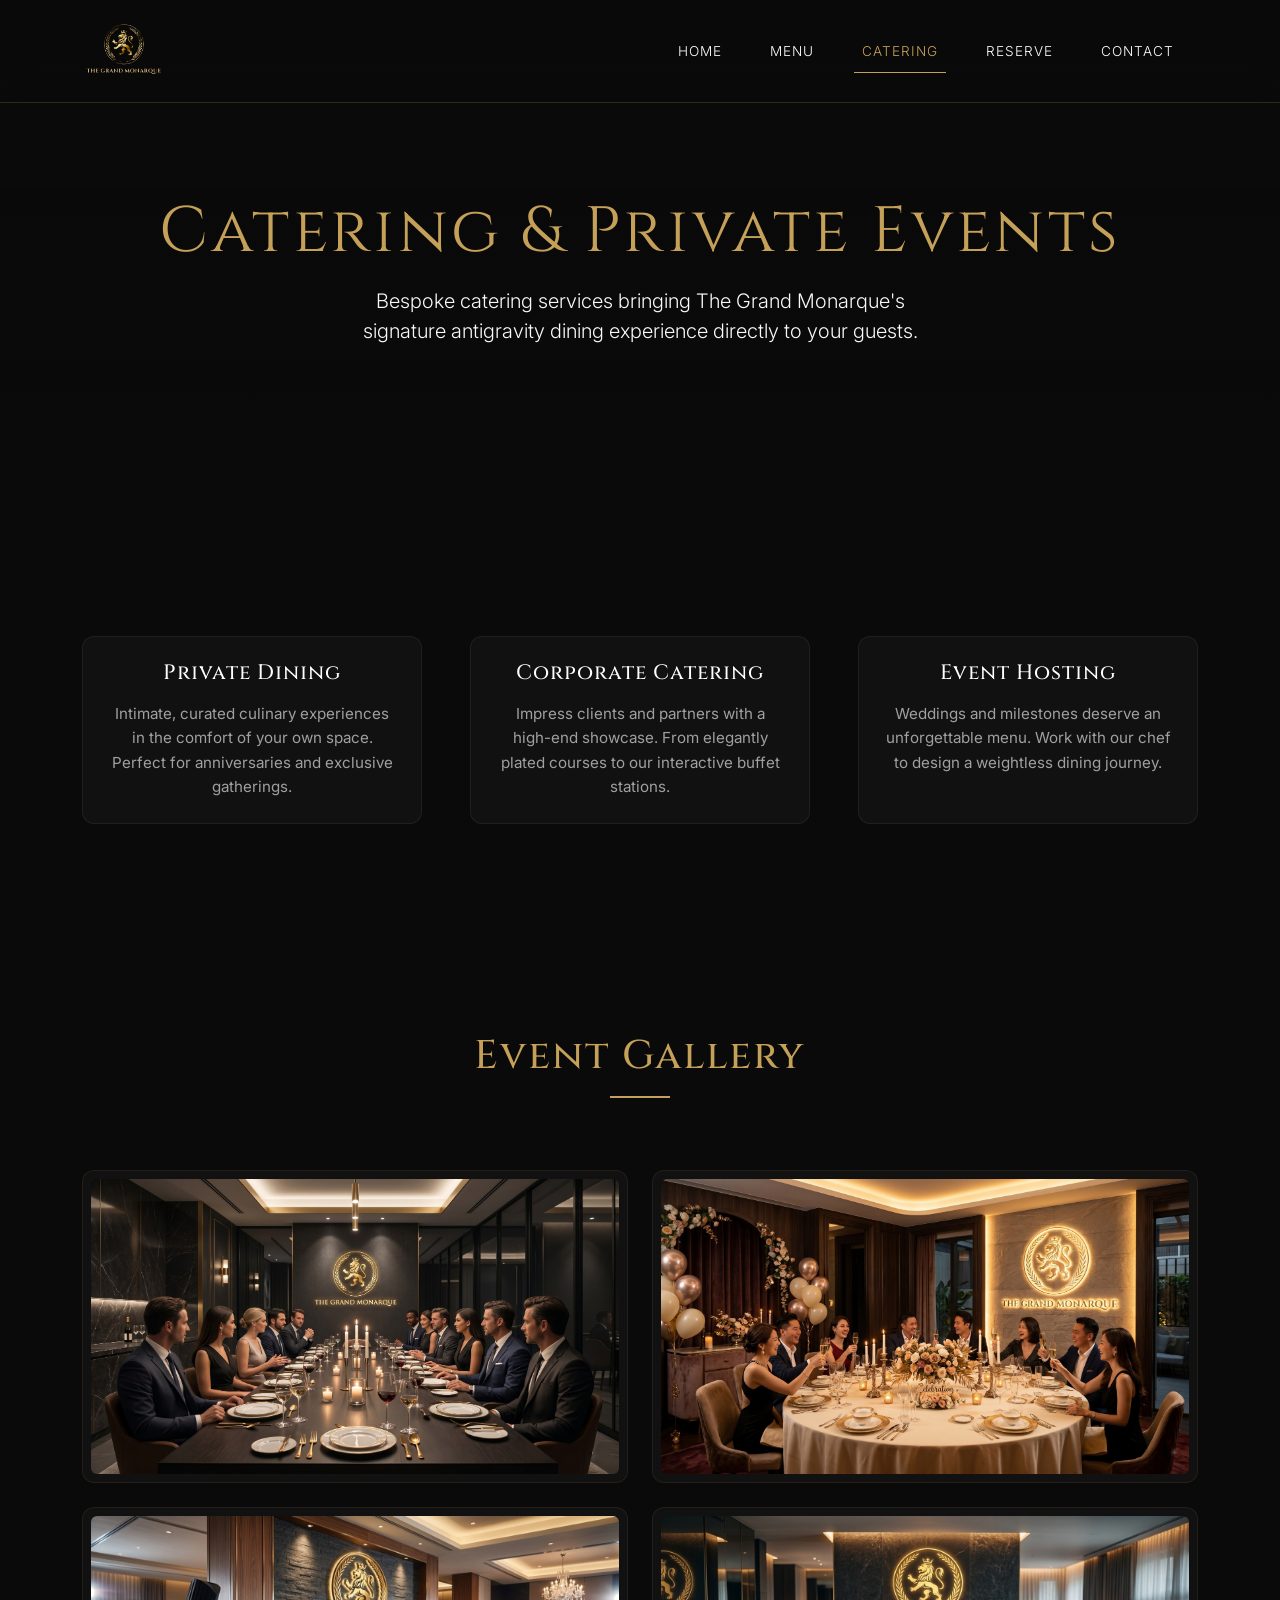
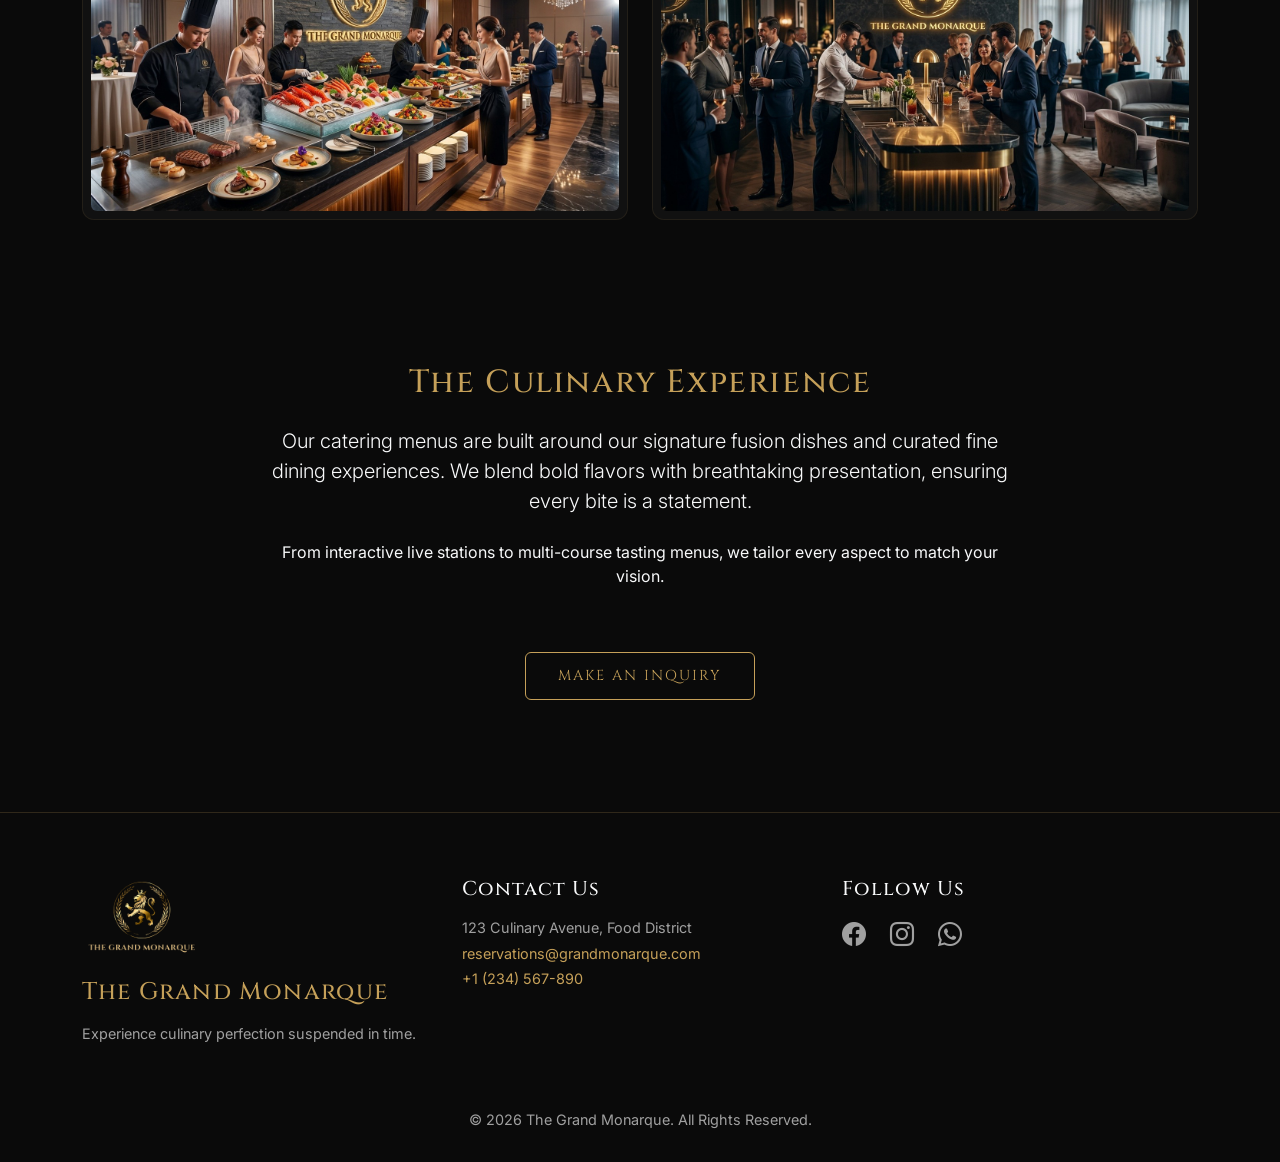
==== commit 6ba45d0d: "Add files via upload" ====
--- a/catering.html
+++ b/catering.html
@@ -13,13 +13,6 @@
 
 <body>
 
-  <!-- Global Background Crossfade -->
-  <div class="bg-crossfade-container">
-    <div class="bg-layer bg-layer-1" style="background-image: url('assets/Background1.jpeg');"></div>
-    <div class="bg-layer bg-layer-2" style="background-image: url('assets/Background2.jpeg');"></div>
-    <div class="bg-layer bg-layer-3" style="background-image: url('assets/Background3.jpeg');"></div>
-    <div class="bg-overlay"></div>
-  </div>
   <!-- Navigation -->
   <nav class="navbar navbar-expand-lg fixed-top navbar-glass">
     <div class="container">
--- a/css/styles.css
+++ b/css/styles.css
@@ -139,14 +139,26 @@
 /* Ethereal Transitions (Scroll Reveal) */
 .ethereal {
   opacity: 0;
-  transform: translateY(40px);
-  transition: opacity 1.2s cubic-bezier(0.25, 1, 0.5, 1), transform 1.2s cubic-bezier(0.25, 1, 0.5, 1);
+  transform: translateY(45px);
+  transition: opacity 0.9s cubic-bezier(0.215, 0.61, 0.355, 1), transform 0.9s cubic-bezier(0.215, 0.61, 0.355, 1);
   will-change: opacity, transform;
 }
 
 .ethereal.visible {
   opacity: 1;
   transform: translateY(0);
+}
+
+.ethereal.delay-100 {
+  transition-delay: 0.1s;
+}
+
+.ethereal.delay-200 {
+  transition-delay: 0.2s;
+}
+
+.ethereal.delay-300 {
+  transition-delay: 0.3s;
 }
 
 .delay-100 {
@@ -427,6 +439,67 @@
   color: #ff4d4d;
   font-weight: bold;
   text-transform: uppercase;
+  letter-spacing: 1px;
+}
+
+.order-item-row {
+  gap: 1rem;
+  margin-bottom: 1rem;
+}
+
+.order-item-select,
+.order-item-row .form-control {
+  background-color: rgba(0, 0, 0, 0.7);
+  color: white;
+  border: 1px solid rgba(255, 255, 255, 0.15);
+}
+
+.order-item-select option,
+.order-item-row .form-control option {
+  background-color: rgba(0, 0, 0, 0.7);
+  color: white;
+}
+
+.order-item-row .form-control::placeholder,
+.order-item-row .form-select::placeholder {
+  color: rgba(255, 255, 255, 0.7);
+}
+
+.glass-card .form-control,
+.glass-card .form-select {
+  background: rgba(0, 0, 0, 0.7);
+  color: white;
+  border: 1px solid rgba(255, 255, 255, 0.15);
+}
+
+.glass-card .form-control::placeholder,
+.glass-card .form-select::placeholder {
+  color: rgba(255, 255, 255, 0.7);
+}
+
+.order-summary {
+  min-height: 100%;
+}
+
+.order-map {
+  border: 1px solid rgba(255, 255, 255, 0.08);
+}
+
+#orderMap {
+  width: 100%;
+  min-height: 260px;
+}
+
+.order-summary .form-label {
+  color: var(--color-text);
+}
+
+.order-summary .form-control,
+.order-summary .form-select {
+  background: rgba(255, 255, 255, 0.05);
+}
+
+.order-summary .btn {
   letter-spacing: 1px;
 }
 
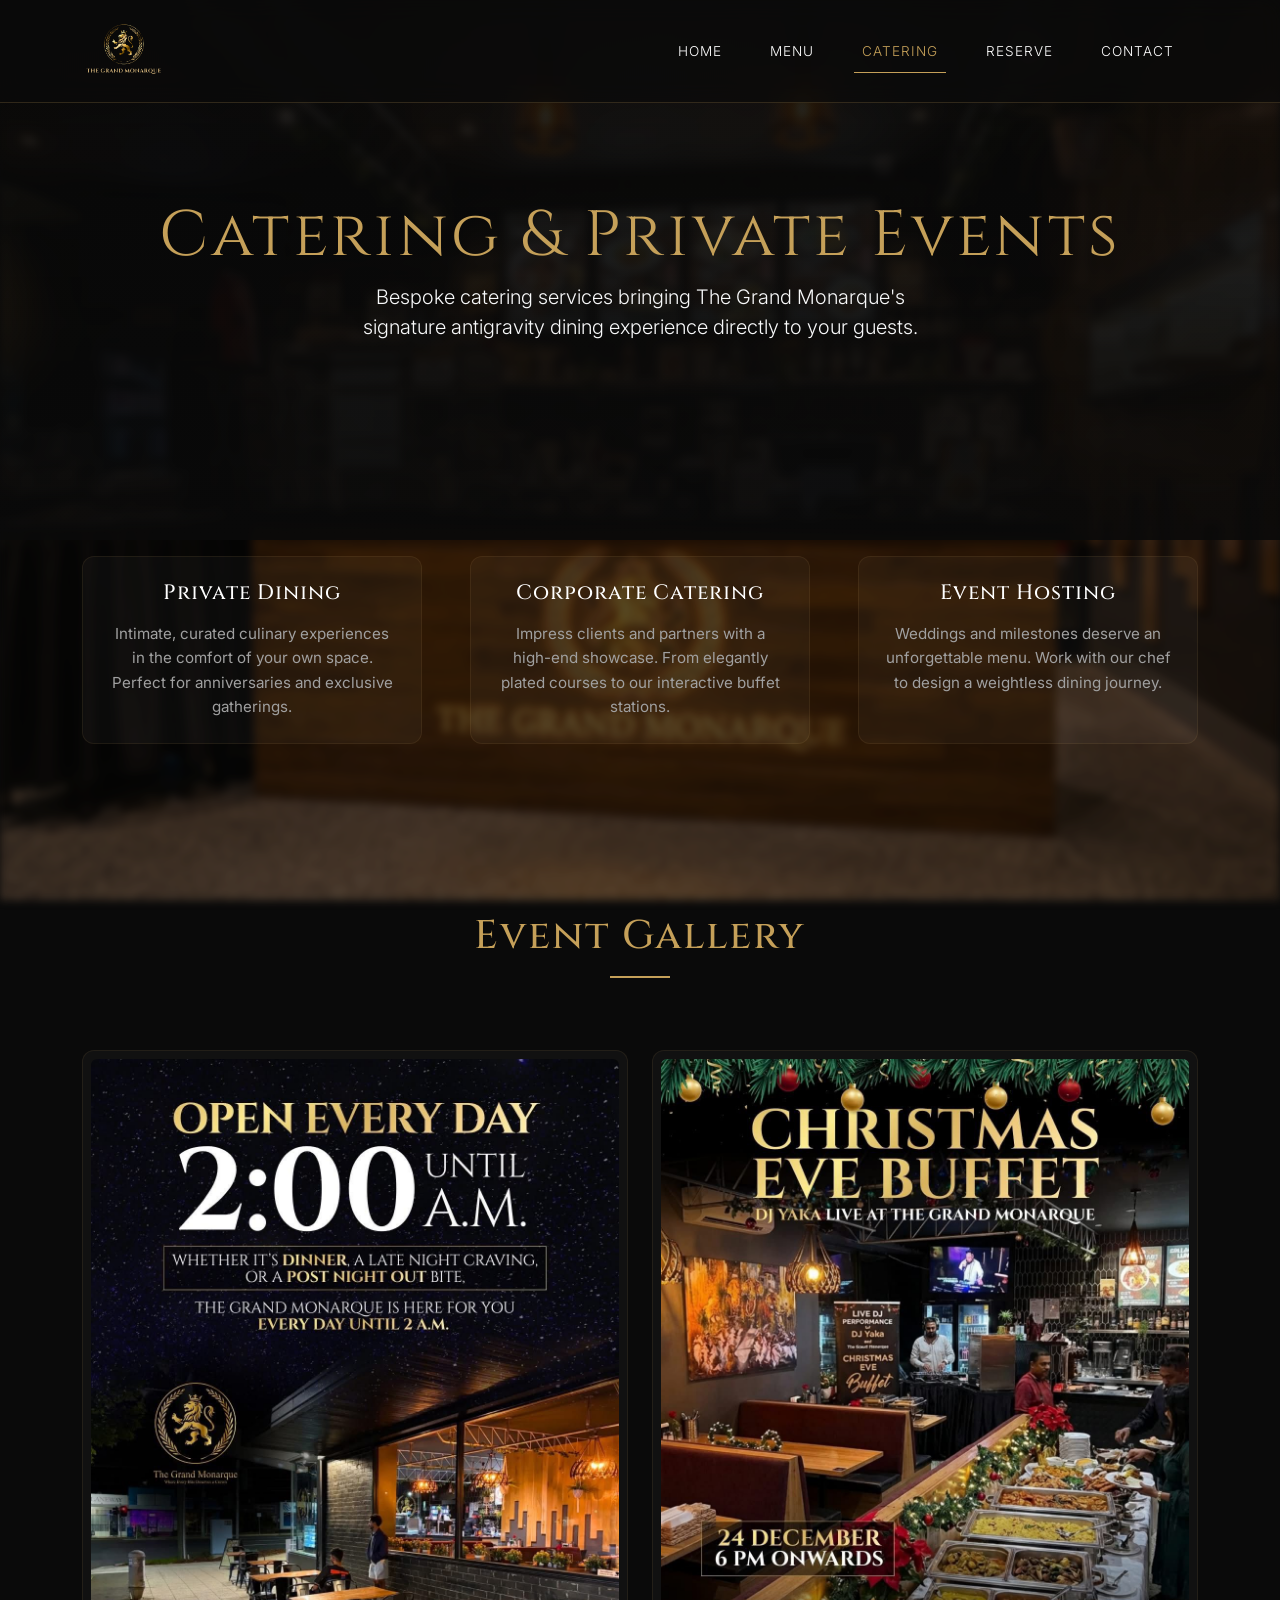
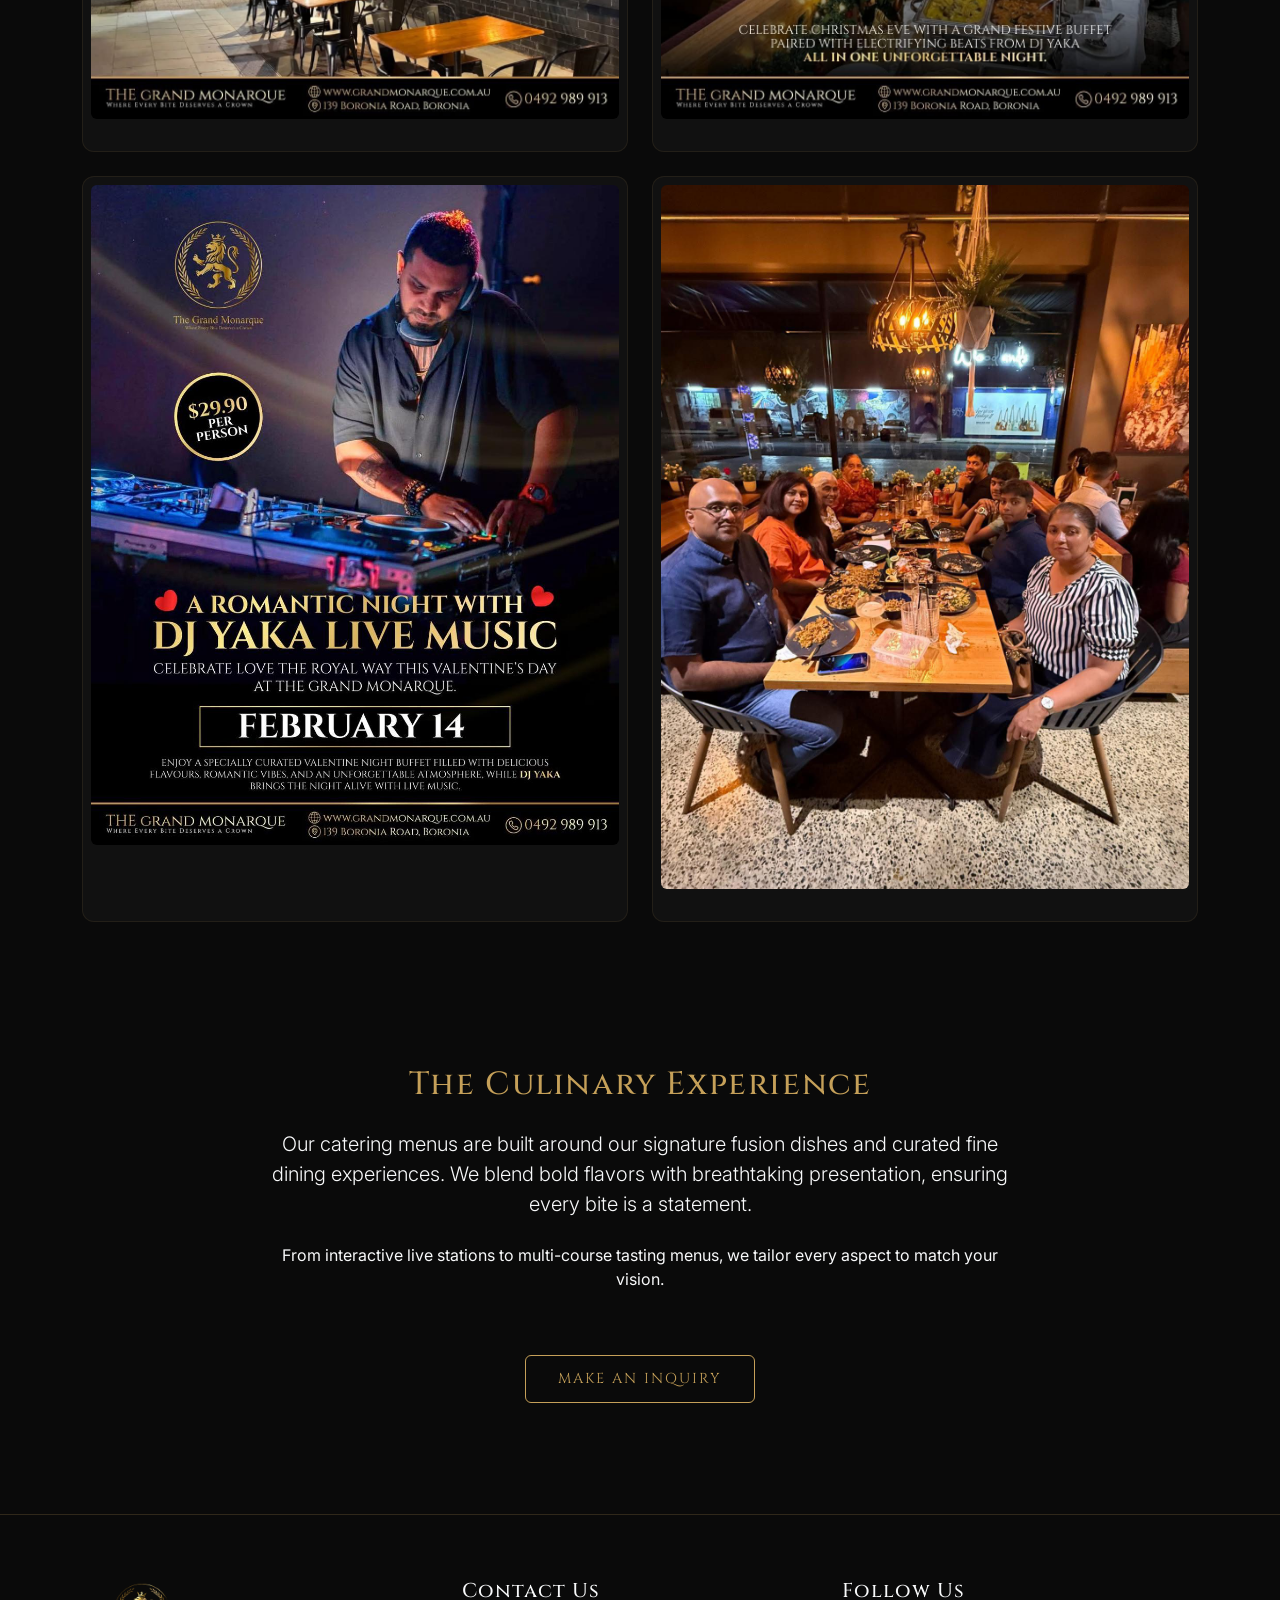
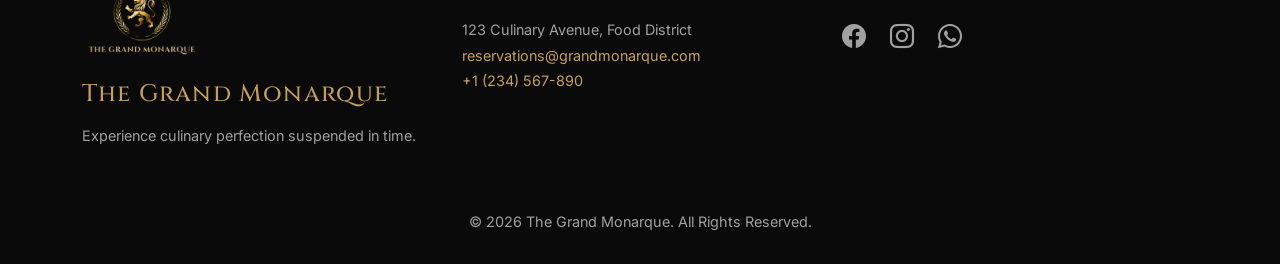
==== commit 3642aa4e: "Add files via upload" ====
--- a/catering.html
+++ b/catering.html
@@ -36,33 +36,33 @@
   </nav>
 
   <!-- Catering Header (Hero) -->
-  <header class="hero-catering ethereal text-center">
+  <header class="hero-catering text-center">
     <div class="container">
-      <h1 class="brand-font display-3 mb-3 text-gold">Catering & Private Events</h1>
+      <h1 class="brand-font display-3  text-gold">Catering & Private Events</h1>
       <p class="lead text-light" style="max-width: 600px; margin: 0 auto;">Bespoke catering services bringing The Grand
         Monarque's signature antigravity dining experience directly to your guests.</p>
     </div>
   </header>
 
   <!-- Services Section -->
-  <section class="py-5 my-5">
+  <section class="py-2 my-2">
     <div class="container">
       <div class="row g-5">
-        <div class="col-md-4 ethereal delay-100">
+        <div class="col-md-4 ethereal delay-100 visible">
           <div class="glass-card p-4 h-100 text-center">
             <h3 class="menu-item-name mb-3">Private Dining</h3>
             <p class="menu-item-desc">Intimate, curated culinary experiences in the comfort of your own space. Perfect
               for anniversaries and exclusive gatherings.</p>
           </div>
         </div>
-        <div class="col-md-4 ethereal delay-200">
+        <div class="col-md-4 ethereal delay-100 visible">
           <div class="glass-card p-4 h-100 text-center">
             <h3 class="menu-item-name mb-3">Corporate Catering</h3>
             <p class="menu-item-desc">Impress clients and partners with a high-end showcase. From elegantly plated
               courses to our interactive buffet stations.</p>
           </div>
         </div>
-        <div class="col-md-4 ethereal delay-300">
+        <div class="col-md-4 ethereal delay-100 visible">
           <div class="glass-card p-4 h-100 text-center">
             <h3 class="menu-item-name mb-3">Event Hosting</h3>
             <p class="menu-item-desc">Weddings and milestones deserve an unforgettable menu. Work with our chef to
@@ -73,58 +73,68 @@
     </div>
   </section>
 
-  <!-- Gallery Section -->
-  <section class="py-5 my-5 bg-dark" style="background-color: rgba(10,10,10,0.5) !important;">
-    <div class="container">
-      <h2 class="menu-category-title ethereal">Event Gallery</h2>
-      <div class="row g-4 mt-4">
-        <div class="col-md-6 ethereal delay-100">
-          <div class="glass-card text-center p-2">
-            <img src="assets/event1.jpeg" alt="Corporate Luxury Dining" class="weightless img-fluid rounded mb-0">
-          </div>
+<!-- Gallery Section -->
+<section class="gallery-section py-5 my-5">
+  <div class="container">
+    <h2 class="menu-category-title">Event Gallery</h2>
+    <div class="row g-4 mt-4">
+      <div class="col-md-6 ag-reveal" data-side="left">
+        <div class="glass-card text-center p-2">
+          <img src="assets/event1.jpeg" alt="Corporate Luxury Dining" class="gallery-img img-fluid rounded">
         </div>
-        <div class="col-md-6 ethereal delay-200">
-          <div class="glass-card text-center p-2">
-            <img src="assets/event2.jpeg" alt="Private Celebration Dinner"
-              class="weightless weightless-delay-1 img-fluid rounded mb-0">
-          </div>
+      </div>
+      <div class="col-md-6 ag-reveal" data-side="right">
+        <div class="glass-card text-center p-2">
+          <img src="assets/event2.jpeg" alt="Private Celebration Dinner" class="gallery-img img-fluid rounded">
         </div>
-        <div class="col-md-6 ethereal delay-300">
-          <div class="glass-card text-center p-2">
-            <img src="assets/event3.jpeg" alt="Luxury Food Station"
-              class="weightless weightless-delay-2 img-fluid rounded mb-0">
-          </div>
+      </div>
+      <div class="col-md-6 ag-reveal" data-side="left">
+        <div class="glass-card text-center p-2">
+          <img src="assets/event3.jpeg" alt="Luxury Food Station" class="gallery-img img-fluid rounded">
         </div>
-        <div class="col-md-6 ethereal delay-100">
-          <div class="glass-card text-center p-2">
-            <img src="assets/event4.jpeg" alt="Gourmet Cocktail Reception"
-              class="weightless weightless-delay-3 img-fluid rounded mb-0">
-          </div>
+      </div>
+      <div class="col-md-6 ag-reveal" data-side="right">
+        <div class="glass-card text-center p-2">
+          <img src="assets/event4.jpeg" alt="Gourmet Cocktail Reception" class="gallery-img img-fluid rounded">
         </div>
       </div>
     </div>
-  </section>
+  </div>
+</section>
 
   <!-- Food Highlights & CTA -->
-  <section class="py-5 my-5 text-center">
-    <div class="container ethereal">
-      <h2 class="brand-font text-gold mb-4">The Culinary Experience</h2>
-      <div class="row justify-content-center mb-5">
-        <div class="col-md-8">
-          <p class="lead text-light mb-4">Our catering menus are built around our signature fusion dishes and curated
-            fine dining experiences. We blend bold flavors with breathtaking presentation, ensuring every bite is a
-            statement.</p>
-          <p class="text-light">From interactive live stations to multi-course tasting menus, we tailor every aspect to
-            match your vision.</p>
-        </div>
+<section class="py-5 my-5 text-center">
+  <div class="container">
+
+    <h2 class="brand-font text-gold mb-4 ag-reveal" data-side="left">
+      The Culinary Experience
+    </h2>
+
+    <div class="row justify-content-center mb-5">
+      <div class="col-md-8">
+        <p class="lead text-light mb-4 ag-reveal" data-side="left" style="transition-delay: 0.15s;">
+          Our catering menus are built around our signature fusion dishes and curated
+          fine dining experiences. We blend bold flavors with breathtaking presentation,
+          ensuring every bite is a statement.
+        </p>
+        <p class="text-light ag-reveal" data-side="right" style="transition-delay: 0.3s;">
+          From interactive live stations to multi-course tasting menus, we tailor every
+          aspect to match your vision.
+        </p>
       </div>
-      <a href="contact.html" class="btn btn-gold weightless" style="animation-delay: -2s;">Make an Inquiry</a>
     </div>
-  </section>
 
+    <div class="ag-reveal" data-side="right" style="transition-delay: 0.45s;">
+      <a href="contact.html" class="btn btn-gold weightless" style="animation-delay: -2s;">
+        Make an Inquiry
+      </a>
+    </div>
+
+  </div>
+</section>
   <!-- Footer -->
   <footer class="footer">
-    <div class="container ethereal">
+    <div class="container">
       <div class="row g-4 text-center text-md-start">
         <div class="col-md-4">
           <img src="assets/LOGO.png" alt="The Grand Monarque" class="footer-logo mb-3" style="max-width: 120px;">
--- a/css/styles.css
+++ b/css/styles.css
@@ -22,6 +22,43 @@
   padding: 0;
   overflow-x: hidden;
   -webkit-font-smoothing: antialiased;
+  position: relative;
+}
+
+body::before {
+  content: '';
+  position: fixed;
+  top: 0;
+  left: 0;
+  width: 100%;
+  height: 100%;
+  background-image: url('../assets/Background.jpeg');
+  background-attachment: fixed;
+  background-size: cover;
+  background-position: center;
+  background-repeat: no-repeat;
+  filter: blur(4px) brightness(0.5);
+  opacity: 0.7;
+  z-index: -1;
+  pointer-events: none;
+}
+
+/* Tablet */
+@media (max-width: 768px) {
+  body::before {
+    background-attachment: scroll;
+    background-position: center top;
+    filter: blur(3px) brightness(0.5);
+  }
+}
+
+/* Mobile */
+@media (max-width: 480px) {
+  body::before {
+    background-attachment: scroll;
+    background-position: center center;
+    filter: blur(2px) brightness(0.5);
+  }
 }
 
 h1,
@@ -496,7 +533,27 @@
 
 .order-summary .form-control,
 .order-summary .form-select {
-  background: rgba(255, 255, 255, 0.05);
+  background: rgba(0, 0, 0, 0.4);
+  color: white;
+  border-color: rgba(255, 255, 255, 0.1);
+}
+
+.order-summary .form-control::placeholder,
+.order-summary .form-select::placeholder {
+  color: rgba(255, 255, 255, 0.7);
+}
+
+.order-summary .form-control:focus,
+.order-summary .form-select:focus {
+  background: rgba(0, 0, 0, 0.6);
+  border-color: var(--color-gold);
+  color: white;
+  box-shadow: 0 0 0 0.2rem rgba(197, 160, 89, 0.25);
+}
+
+#tableNo option {
+  background: rgba(0, 0, 0, 0.9);
+  color: white;
 }
 
 .order-summary .btn {
@@ -522,64 +579,11 @@
    Antigravity Rewrite Styles
    ========================================================================== */
 
-/* 1. Global Background Crossfade */
-.bg-crossfade-container {
-  position: fixed;
-  top: 0;
-  left: 0;
-  width: 100vw;
-  height: 100vh;
-  z-index: -10;
-  overflow: hidden;
-  background-color: #000;
-}
-
-.bg-layer {
-  position: absolute;
-  top: 0;
-  left: 0;
-  width: 100%;
-  height: 100%;
-  background-size: cover;
-  background-position: center;
-  opacity: 0;
-  animation: crossfade 15s infinite;
-  filter: blur(8px);
-  transform: scale(1.05);
-}
-
-.bg-layer-1 {
-  animation-delay: 0s;
-}
-
-.bg-layer-2 {
-  animation-delay: -10s;
-}
-
-.bg-layer-3 {
-  animation-delay: -5s;
-}
-
-@keyframes crossfade {
-  0% {
-    opacity: 1;
-  }
-
-  23.33% {
-    opacity: 1;
-  }
-
-  33.33% {
-    opacity: 0;
-  }
-
-  90% {
-    opacity: 0;
-  }
-
-  100% {
-    opacity: 1;
-  }
+/* 1. Global Background - Hide crossfade container */
+.bg-crossfade-container,
+.bg-layer,
+.bg-overlay {
+  display: none !important;
 }
 
 /* ==========================================================================
@@ -739,17 +743,8 @@
 
 /* 4. Antigravity Meal Sections */
 .antigravity-meals-section {
-  padding-top: 5rem;
-  padding-bottom: 8rem;
-}
-
-.meal-row {
-  margin-bottom: 6rem;
-}
-
-.meal-img {
-  max-width: 90%;
-  filter: drop-shadow(0 20px 30px rgba(0, 0, 0, 0.6));
+  padding-top: 3rem;
+  padding-bottom: 5rem;
 }
 
 @keyframes floatY {
@@ -774,6 +769,240 @@
 .meal-highlights li {
   padding: 0.5rem 0;
   border-bottom: 1px solid rgba(255, 255, 255, 0.05);
+}
+
+.video-wrapper {
+  position: relative;
+  width: 100%;
+  max-width: 400px;
+  aspect-ratio: 16 / 9;
+  overflow: hidden;
+  background: transparent;
+  border-radius: 8px;
+  margin: 0 auto;
+}
+
+.video-wrapper video,
+.meal-img {
+  width: 100%;
+  height: 100%;
+  object-fit: cover;
+  background: transparent;
+  
+  /* Remove black background on mobile */
+  mix-blend-mode: screen;
+  
+  /* Mobile fallback */
+  -webkit-mix-blend-mode: screen;
+}
+
+/* Mobile fix — blend mode often breaks on iOS/Android */
+@media (max-width: 768px) {
+  .video-wrapper video,
+  .meal-img {
+    mix-blend-mode: normal;
+    -webkit-mix-blend-mode: normal;
+    
+    /* Use chroma-key style filter to kill black background */
+    filter: brightness(1.1) contrast(1.2) saturate(1.3);
+    
+    /* This removes the dark bg on mobile without blend mode */
+    background-color: transparent !important;
+    background: transparent !important;
+    isolation: auto;
+  }
+
+  .video-wrapper {
+    background: transparent !important;
+    background-color: transparent !important;
+    mix-blend-mode: normal;
+    isolation: auto;
+  }
+}
+/* Video element - Watermark cropping via scale & positioning */
+.meal-video {
+  display: block;
+  width: 115%;
+  height: auto;
+  /* Transform scale and positioning to push watermark out of view */
+  transform: translate(-7.5%, 0) scale(1);
+  /* Transparency handling for both desktop and mobile */
+  mix-blend-mode: screen;
+  background: transparent;
+  isolation: isolate;
+  /* Mask-image for advanced transparency on mobile */
+  -webkit-mask-image: linear-gradient(to bottom, rgba(0,0,0,1) 0%, rgba(0,0,0,1) 85%, rgba(0,0,0,0.3) 100%);
+  mask-image: linear-gradient(to bottom, rgba(0,0,0,1) 0%, rgba(0,0,0,1) 85%, rgba(0,0,0,0.3) 100%);
+  /* Drop shadow for visual pop */
+  filter: drop-shadow(0 20px 40px rgba(0, 0, 0, 0.7)) drop-shadow(0 10px 20px rgba(197, 160, 89, 0.2));
+}
+
+/* Meal Section Layout - Desktop Flex Layout */
+.meal-row {
+  margin-bottom: 3rem;
+  display: flex;
+  align-items: stretch;
+  width: 100%;
+}
+
+.meal-content {
+  display: flex;
+  align-items: center;
+  gap: 3rem;
+  width: 100%;
+  justify-content: space-between;
+}
+
+/* Reverse layout for Lunch section */
+.meal-content.meal-reverse {
+  flex-direction: row-reverse;
+}
+
+.meal-text {
+  flex: 1;
+  min-width: 0;
+  display: flex;
+  flex-direction: column;
+  justify-content: center;
+}
+
+/* Responsive Meal Title */
+.meal-title {
+  font-size: 3.5rem;
+  letter-spacing: 0.05em;
+  margin-bottom: 1.5rem;
+  line-height: 1.1;
+}
+
+.meal-highlights {
+  font-size: 1.25rem;
+  display: flex;
+  flex-direction: column;
+  gap: 0.5rem;
+}
+
+.meal-highlights li {
+  padding: 0.5rem 0;
+  border-bottom: 1px solid rgba(255, 255, 255, 0.05);
+}
+
+/* Mobile: Stack layout */
+@media (max-width: 768px) {
+  .meal-row {
+    margin-bottom: 2.5rem;
+    flex-direction: column;
+  }
+
+  .meal-content,
+  .meal-content.meal-reverse {
+    flex-direction: column;
+    gap: 1.5rem;
+    align-items: center;
+  }
+
+  .meal-text {
+    text-align: center;
+    width: 100%;
+  }
+
+  .video-wrapper {
+    max-width: 80vw;
+    width: 100%;
+    margin: 1rem auto 0;
+  }
+
+  .meal-title {
+    font-size: 2.5rem;
+    margin-bottom: 1rem;
+  }
+
+  .meal-highlights {
+    font-size: 1rem;
+    align-items: center;
+  }
+
+  .meal-highlights li {
+    padding: 0.75rem 0;
+  }
+
+  .antigravity-meals-section {
+    padding-top: 2rem;
+    padding-bottom: 3rem;
+  }
+}
+
+/* Tablet: Adjusted spacing */
+@media (max-width: 768px) and (min-width: 481px) {
+  .meal-row {
+    margin-bottom: 2.5rem;
+  }
+
+  .video-wrapper {
+    max-width: 75vw;
+  }
+
+  .meal-title {
+    font-size: 2.8rem;
+  }
+}
+
+/* Small Mobile: Extra optimizations */
+@media (max-width: 480px) {
+  .meal-title {
+    font-size: 2rem;
+    margin-bottom: 0.75rem;
+  }
+
+  .meal-highlights {
+    font-size: 0.95rem;
+  }
+
+  .meal-highlights li {
+    padding: 0.5rem 0;
+    border-bottom: 1px solid rgba(255, 255, 255, 0.03);
+  }
+
+  .video-wrapper {
+    max-width: 85vw;
+    margin-top: 0.5rem;
+  }
+
+  .meal-video {
+    filter: drop-shadow(0 15px 30px rgba(0, 0, 0, 0.8)) drop-shadow(0 5px 10px rgba(197, 160, 89, 0.15));
+  }
+}
+
+/* Desktop: Ensure proper sizing */
+@media (min-width: 769px) {
+  .video-wrapper {
+    max-width: 400px;
+    flex-shrink: 0;
+  }
+
+  .meal-content {
+    gap: 4rem;
+  }
+
+  .meal-text {
+    flex: 1;
+    max-width: 500px;
+  }
+
+  .meal-video {
+    filter: drop-shadow(0 25px 50px rgba(0, 0, 0, 0.8)) drop-shadow(0 12px 25px rgba(197, 160, 89, 0.25));
+  }
+}
+
+/* Video Container & Transparency Handling */
+.video-container {
+  position: relative;
+  width: 100%;
+  overflow: hidden;
+  background: transparent;
+  display: flex;
+  align-items: center;
+  justify-content: center;
+  min-height: 300px;
 }
 
 /* 5. Sticky CTA */
@@ -800,4 +1029,23 @@
   transform: translateX(-50%) translateY(-5px);
   box-shadow: 0 15px 35px rgba(201, 162, 78, 0.6);
   color: #000;
+}
+
+/* Mobile: Thumb-friendly CTA Button */
+@media (max-width: 768px) {
+  .sticky-order-cta {
+    padding: 0.75rem 2rem;
+    font-size: 0.85rem;
+    bottom: 20px;
+    letter-spacing: 1px;
+  }
+}
+
+@media (max-width: 480px) {
+  .sticky-order-cta {
+    padding: 0.65rem 1.5rem;
+    font-size: 0.75rem;
+    bottom: 15px;
+    border-radius: 25px;
+  }
 }
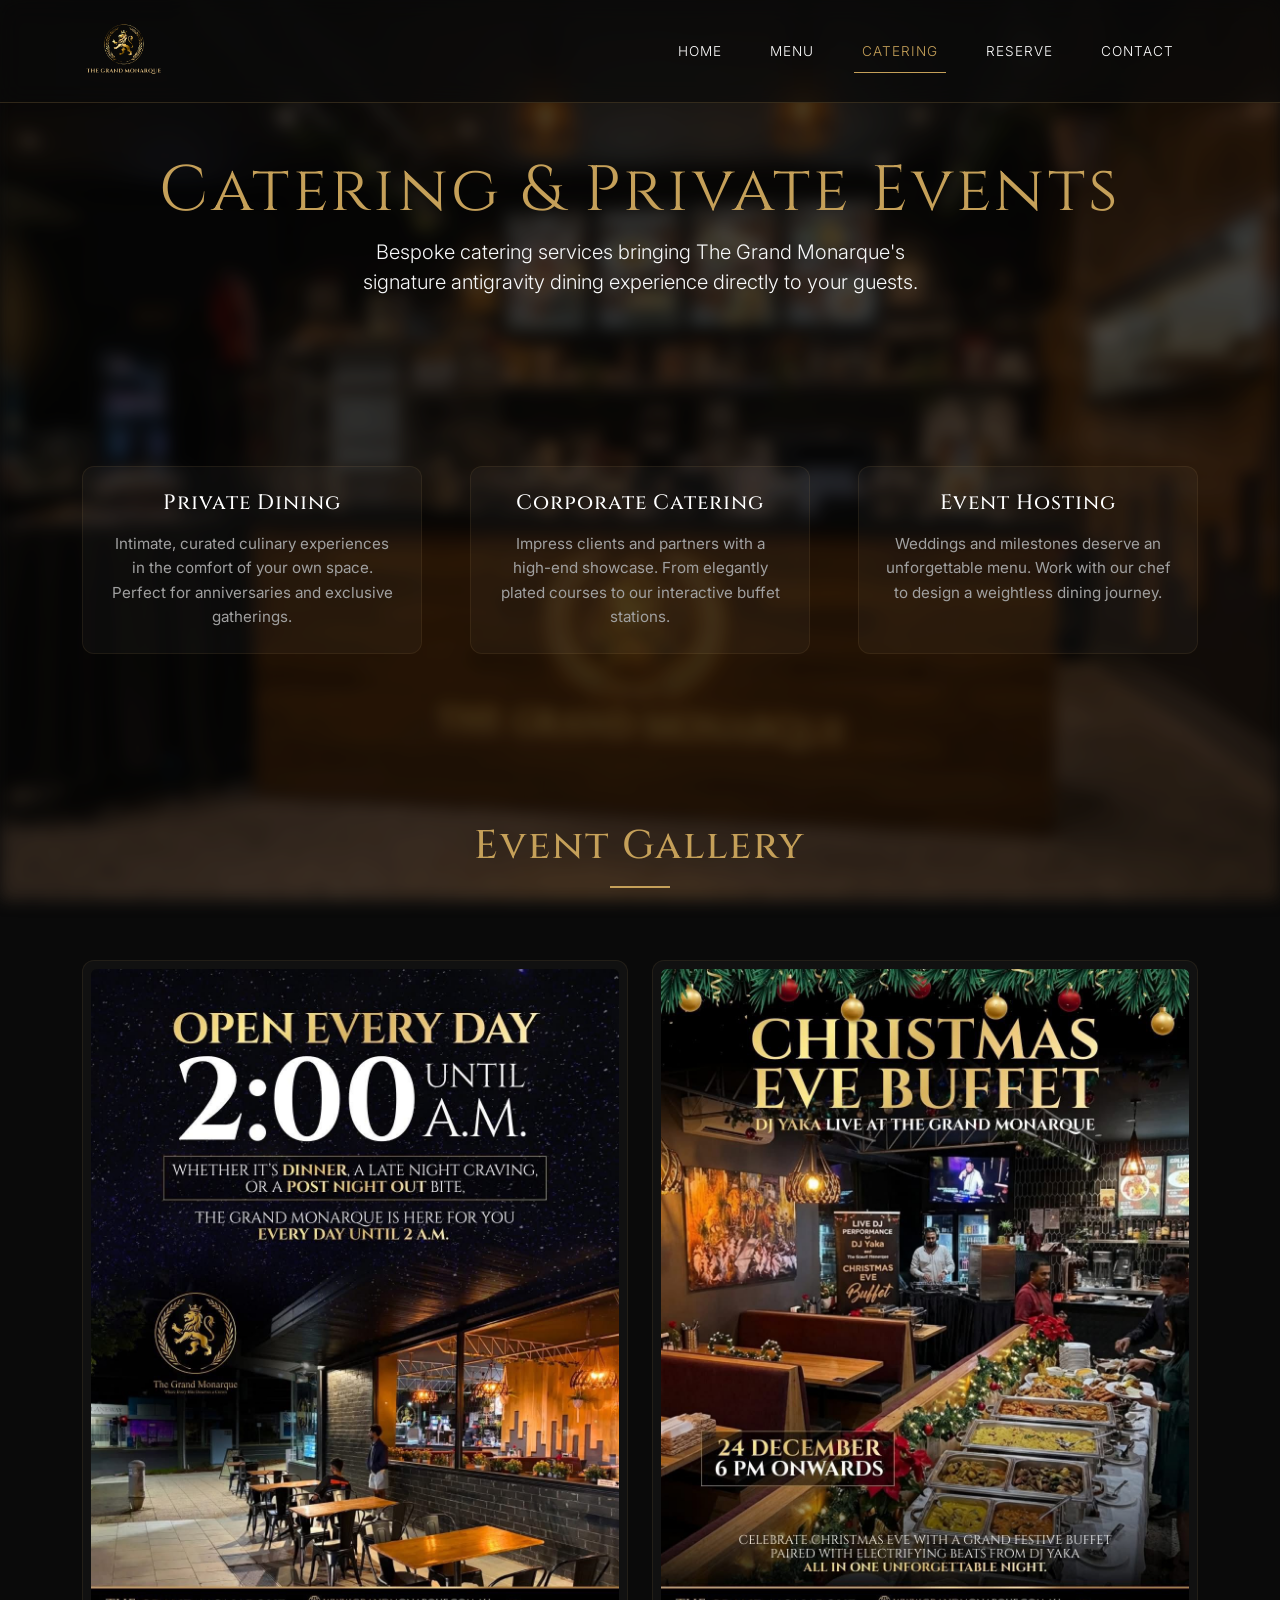
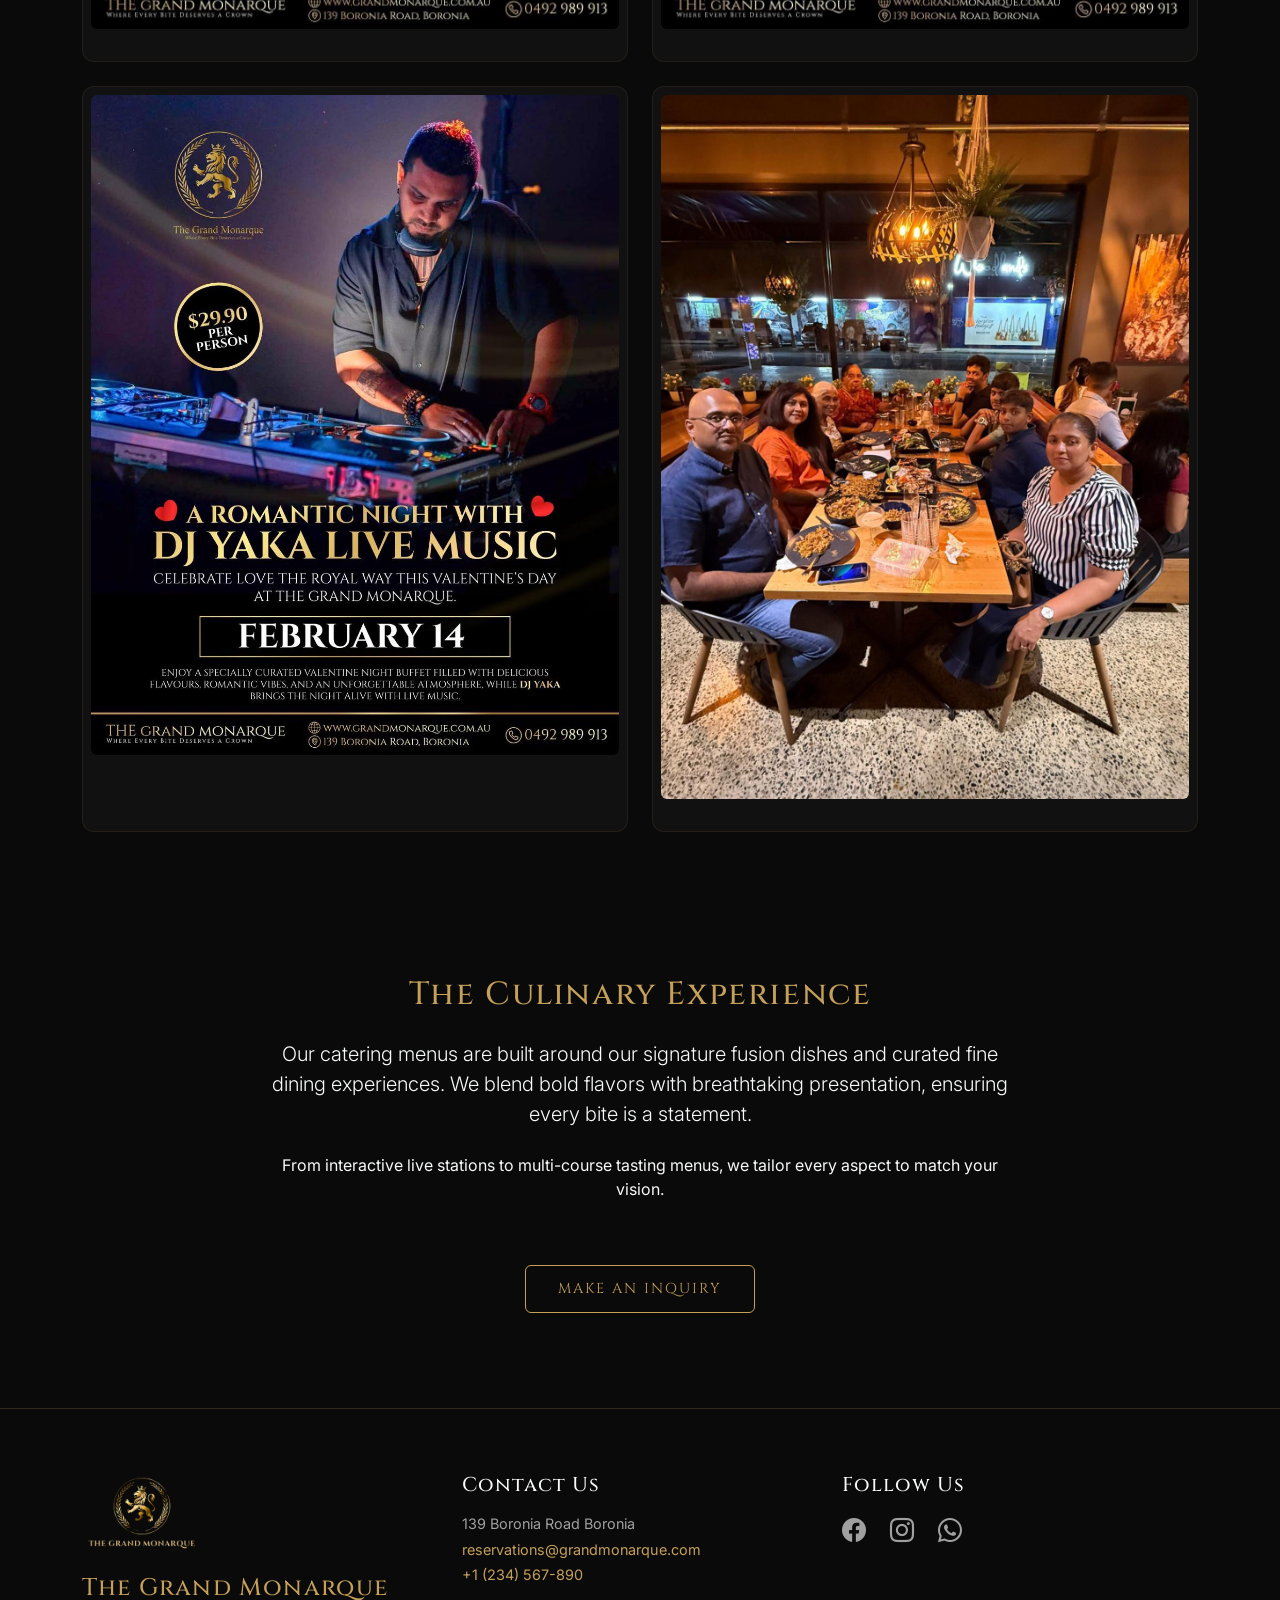
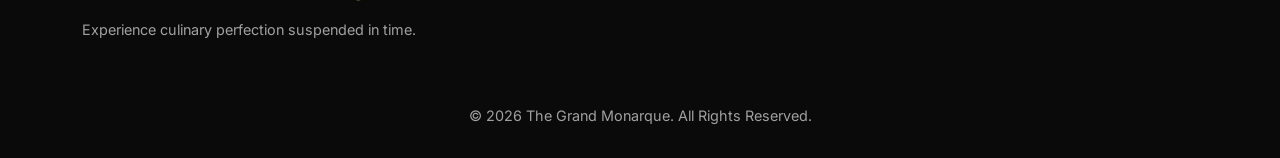
==== commit 91d7e93f: "18/05/2026 Perfective maintenance is done" ====
--- a/catering.html
+++ b/catering.html
@@ -132,8 +132,8 @@
 
   </div>
 </section>
-  <!-- Footer -->
-  <footer class="footer">
+<!-- Footer -->
+  <footer class="footer mt-auto">
     <div class="container">
       <div class="row g-4 text-center text-md-start">
         <div class="col-md-4">
@@ -143,18 +143,16 @@
         </div>
         <div class="col-md-4">
           <h5 class="brand-font text-light mb-3">Contact Us</h5>
-          <p class="footer-text mb-1">123 Culinary Avenue, Food District</p>
-          <p class="footer-text mb-1"><a href="mailto:reservations@grandmonarque.com"
-              class="text-gold text-decoration-none">reservations@grandmonarque.com</a></p>
-          <p class="footer-text"><a href="tel:+1234567890" class="text-gold text-decoration-none">+1 (234) 567-890</a>
-          </p>
+          <p class="footer-text mb-1">139 Boronia Road Boronia</p>
+          <p class="footer-text mb-1"><a href="mailto:reservations@grandmonarque.com" class="text-gold text-decoration-none">reservations@grandmonarque.com</a></p>
+          <p class="footer-text"><a href="tel:+1234567890" class="text-gold text-decoration-none">+1 (234) 567-890</a></p>
         </div>
         <div class="col-md-4">
           <h5 class="brand-font text-light mb-3">Follow Us</h5>
           <div class="social-icons justify-content-center justify-content-md-start">
-            <a href="#" class="social-icon"><i class="bi bi-facebook"></i></a>
-            <a href="#" class="social-icon"><i class="bi bi-instagram"></i></a>
-            <a href="#" class="social-icon"><i class="bi bi-whatsapp"></i></a>
+            <a href="https://www.facebook.com/share/1JCnJUMaGV/" class="social-icon"><i class="bi bi-facebook"></i></a>
+            <a href="https://www.instagram.com/grandmonarque_" class="social-icon"><i class="bi bi-instagram"></i></a>
+            <a href="https://wa.me/+61492989913" class="social-icon"><i class="bi bi-whatsapp"></i></a>
           </div>
         </div>
       </div>
--- a/css/styles.css
+++ b/css/styles.css
@@ -37,28 +37,10 @@
   background-size: cover;
   background-position: center;
   background-repeat: no-repeat;
-  filter: blur(4px) brightness(0.5);
+  filter: blur(8px) brightness(0.4);
   opacity: 0.7;
   z-index: -1;
   pointer-events: none;
-}
-
-/* Tablet */
-@media (max-width: 768px) {
-  body::before {
-    background-attachment: scroll;
-    background-position: center top;
-    filter: blur(3px) brightness(0.5);
-  }
-}
-
-/* Mobile */
-@media (max-width: 480px) {
-  body::before {
-    background-attachment: scroll;
-    background-position: center center;
-    filter: blur(2px) brightness(0.5);
-  }
 }
 
 h1,
@@ -397,8 +379,7 @@
 }
 
 .hero-catering {
-  background: linear-gradient(rgba(10, 10, 10, 0.6), rgba(10, 10, 10, 0.9)), url('../assets/catering-banner.png') center/cover no-repeat;
-  min-height: 60vh;
+  min-height: 50vh;
   display: flex;
   align-items: center;
   justify-content: center;
@@ -596,7 +577,7 @@
   }
 
   50% {
-    transform: translateY(-10px);
+    transform: translateY(-30px);
   }
 
   100% {
@@ -612,7 +593,7 @@
 }
 
 .antigravity-float:hover {
-  filter: brightness(1.1) drop-shadow(0 10px 20px rgba(201, 162, 78, 0.2));
+  filter: brightness(1.6) drop-shadow(0 20px 40px rgba(201, 162, 78, 0.2));
 }
 
 .menu-gallery-img {
@@ -743,8 +724,17 @@
 
 /* 4. Antigravity Meal Sections */
 .antigravity-meals-section {
-  padding-top: 3rem;
-  padding-bottom: 5rem;
+  padding-top: 5rem;
+  padding-bottom: 8rem;
+}
+
+.meal-row {
+  margin-bottom: 6rem;
+}
+
+.meal-img {
+  max-width: 90%;
+  filter: drop-shadow(0 20px 30px rgba(0, 0, 0, 0.6));
 }
 
 @keyframes floatY {
@@ -753,7 +743,7 @@
   }
 
   50% {
-    transform: translateY(-20px);
+    transform: translateY(-40px);
   }
 
   100% {
@@ -769,240 +759,6 @@
 .meal-highlights li {
   padding: 0.5rem 0;
   border-bottom: 1px solid rgba(255, 255, 255, 0.05);
-}
-
-.video-wrapper {
-  position: relative;
-  width: 100%;
-  max-width: 400px;
-  aspect-ratio: 16 / 9;
-  overflow: hidden;
-  background: transparent;
-  border-radius: 8px;
-  margin: 0 auto;
-}
-
-.video-wrapper video,
-.meal-img {
-  width: 100%;
-  height: 100%;
-  object-fit: cover;
-  background: transparent;
-  
-  /* Remove black background on mobile */
-  mix-blend-mode: screen;
-  
-  /* Mobile fallback */
-  -webkit-mix-blend-mode: screen;
-}
-
-/* Mobile fix — blend mode often breaks on iOS/Android */
-@media (max-width: 768px) {
-  .video-wrapper video,
-  .meal-img {
-    mix-blend-mode: normal;
-    -webkit-mix-blend-mode: normal;
-    
-    /* Use chroma-key style filter to kill black background */
-    filter: brightness(1.1) contrast(1.2) saturate(1.3);
-    
-    /* This removes the dark bg on mobile without blend mode */
-    background-color: transparent !important;
-    background: transparent !important;
-    isolation: auto;
-  }
-
-  .video-wrapper {
-    background: transparent !important;
-    background-color: transparent !important;
-    mix-blend-mode: normal;
-    isolation: auto;
-  }
-}
-/* Video element - Watermark cropping via scale & positioning */
-.meal-video {
-  display: block;
-  width: 115%;
-  height: auto;
-  /* Transform scale and positioning to push watermark out of view */
-  transform: translate(-7.5%, 0) scale(1);
-  /* Transparency handling for both desktop and mobile */
-  mix-blend-mode: screen;
-  background: transparent;
-  isolation: isolate;
-  /* Mask-image for advanced transparency on mobile */
-  -webkit-mask-image: linear-gradient(to bottom, rgba(0,0,0,1) 0%, rgba(0,0,0,1) 85%, rgba(0,0,0,0.3) 100%);
-  mask-image: linear-gradient(to bottom, rgba(0,0,0,1) 0%, rgba(0,0,0,1) 85%, rgba(0,0,0,0.3) 100%);
-  /* Drop shadow for visual pop */
-  filter: drop-shadow(0 20px 40px rgba(0, 0, 0, 0.7)) drop-shadow(0 10px 20px rgba(197, 160, 89, 0.2));
-}
-
-/* Meal Section Layout - Desktop Flex Layout */
-.meal-row {
-  margin-bottom: 3rem;
-  display: flex;
-  align-items: stretch;
-  width: 100%;
-}
-
-.meal-content {
-  display: flex;
-  align-items: center;
-  gap: 3rem;
-  width: 100%;
-  justify-content: space-between;
-}
-
-/* Reverse layout for Lunch section */
-.meal-content.meal-reverse {
-  flex-direction: row-reverse;
-}
-
-.meal-text {
-  flex: 1;
-  min-width: 0;
-  display: flex;
-  flex-direction: column;
-  justify-content: center;
-}
-
-/* Responsive Meal Title */
-.meal-title {
-  font-size: 3.5rem;
-  letter-spacing: 0.05em;
-  margin-bottom: 1.5rem;
-  line-height: 1.1;
-}
-
-.meal-highlights {
-  font-size: 1.25rem;
-  display: flex;
-  flex-direction: column;
-  gap: 0.5rem;
-}
-
-.meal-highlights li {
-  padding: 0.5rem 0;
-  border-bottom: 1px solid rgba(255, 255, 255, 0.05);
-}
-
-/* Mobile: Stack layout */
-@media (max-width: 768px) {
-  .meal-row {
-    margin-bottom: 2.5rem;
-    flex-direction: column;
-  }
-
-  .meal-content,
-  .meal-content.meal-reverse {
-    flex-direction: column;
-    gap: 1.5rem;
-    align-items: center;
-  }
-
-  .meal-text {
-    text-align: center;
-    width: 100%;
-  }
-
-  .video-wrapper {
-    max-width: 80vw;
-    width: 100%;
-    margin: 1rem auto 0;
-  }
-
-  .meal-title {
-    font-size: 2.5rem;
-    margin-bottom: 1rem;
-  }
-
-  .meal-highlights {
-    font-size: 1rem;
-    align-items: center;
-  }
-
-  .meal-highlights li {
-    padding: 0.75rem 0;
-  }
-
-  .antigravity-meals-section {
-    padding-top: 2rem;
-    padding-bottom: 3rem;
-  }
-}
-
-/* Tablet: Adjusted spacing */
-@media (max-width: 768px) and (min-width: 481px) {
-  .meal-row {
-    margin-bottom: 2.5rem;
-  }
-
-  .video-wrapper {
-    max-width: 75vw;
-  }
-
-  .meal-title {
-    font-size: 2.8rem;
-  }
-}
-
-/* Small Mobile: Extra optimizations */
-@media (max-width: 480px) {
-  .meal-title {
-    font-size: 2rem;
-    margin-bottom: 0.75rem;
-  }
-
-  .meal-highlights {
-    font-size: 0.95rem;
-  }
-
-  .meal-highlights li {
-    padding: 0.5rem 0;
-    border-bottom: 1px solid rgba(255, 255, 255, 0.03);
-  }
-
-  .video-wrapper {
-    max-width: 85vw;
-    margin-top: 0.5rem;
-  }
-
-  .meal-video {
-    filter: drop-shadow(0 15px 30px rgba(0, 0, 0, 0.8)) drop-shadow(0 5px 10px rgba(197, 160, 89, 0.15));
-  }
-}
-
-/* Desktop: Ensure proper sizing */
-@media (min-width: 769px) {
-  .video-wrapper {
-    max-width: 400px;
-    flex-shrink: 0;
-  }
-
-  .meal-content {
-    gap: 4rem;
-  }
-
-  .meal-text {
-    flex: 1;
-    max-width: 500px;
-  }
-
-  .meal-video {
-    filter: drop-shadow(0 25px 50px rgba(0, 0, 0, 0.8)) drop-shadow(0 12px 25px rgba(197, 160, 89, 0.25));
-  }
-}
-
-/* Video Container & Transparency Handling */
-.video-container {
-  position: relative;
-  width: 100%;
-  overflow: hidden;
-  background: transparent;
-  display: flex;
-  align-items: center;
-  justify-content: center;
-  min-height: 300px;
 }
 
 /* 5. Sticky CTA */
@@ -1031,21 +787,27 @@
   color: #000;
 }
 
-/* Mobile: Thumb-friendly CTA Button */
-@media (max-width: 768px) {
-  .sticky-order-cta {
-    padding: 0.75rem 2rem;
-    font-size: 0.85rem;
-    bottom: 20px;
-    letter-spacing: 1px;
-  }
-}
-
-@media (max-width: 480px) {
-  .sticky-order-cta {
-    padding: 0.65rem 1.5rem;
-    font-size: 0.75rem;
-    bottom: 15px;
-    border-radius: 25px;
-  }
-}+/* Scroll-to-Reveal Animation */
+.reveal-left {
+  opacity: 0;
+  transform: translateX(-100px);
+  transition: opacity 1s ease-out, transform 1s ease-out;
+  will-change: opacity, transform;
+}
+
+.reveal-left.active {
+  opacity: 1;
+  transform: translateX(0);
+}
+
+.reveal-right {
+  opacity: 0;
+  transform: translateX(100px);
+  transition: opacity 1s ease-out, transform 1s ease-out;
+  will-change: opacity, transform;
+}
+
+.reveal-right.active {
+  opacity: 1;
+  transform: translateX(0);
+}
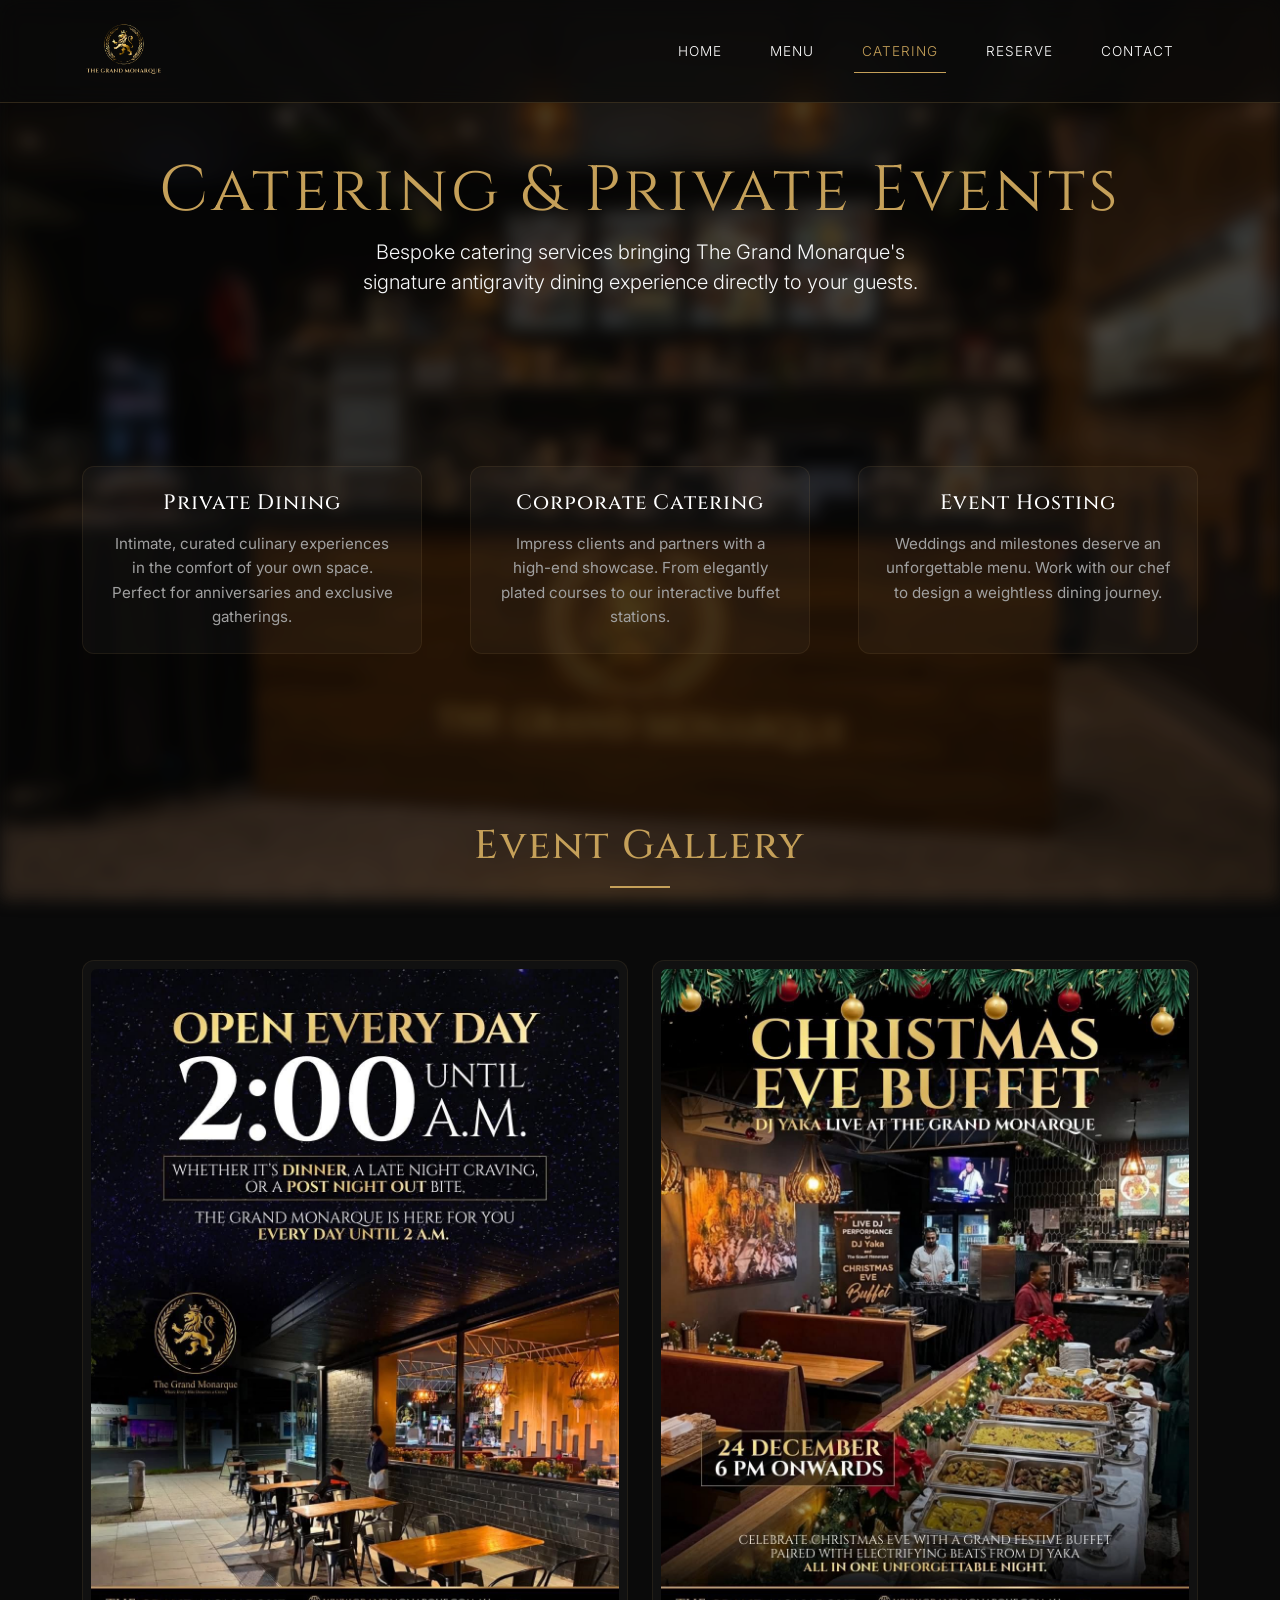
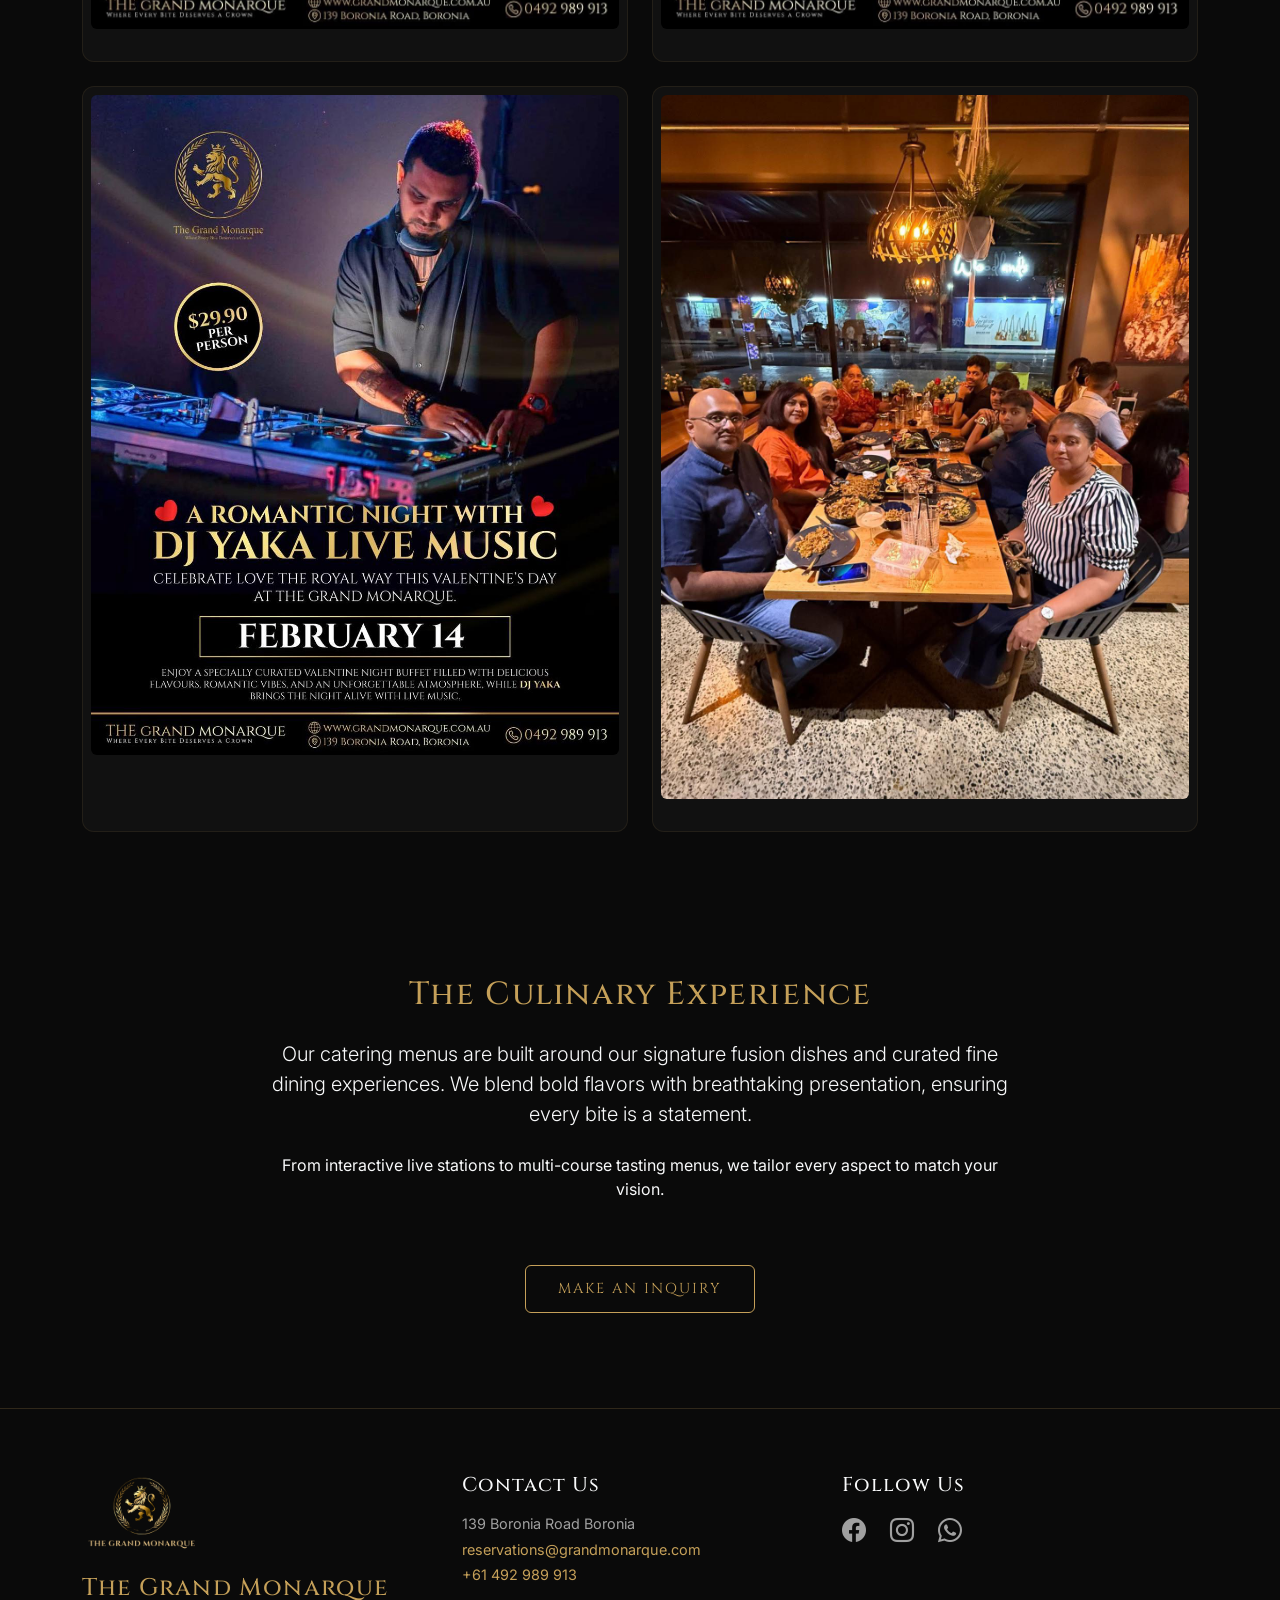
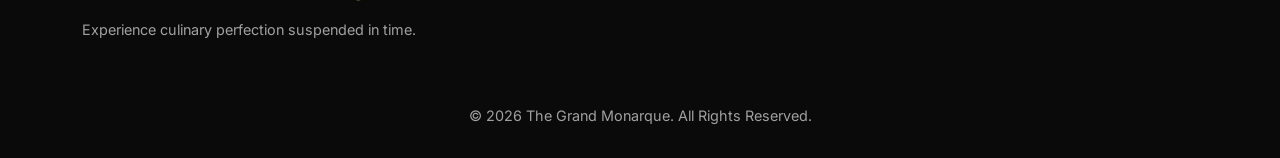
==== commit 217576bc: "contacts" ====
--- a/catering.html
+++ b/catering.html
@@ -4,6 +4,7 @@
 <head>
   <meta charset="UTF-8">
   <meta name="viewport" content="width=device-width, initial-scale=1.0">
+  <link rel="icon" type="image/png" href="assets/LOGO.png">
   <title>The Grand Monarque | Catering</title>
   <link href="https://cdn.jsdelivr.net/npm/bootstrap@5.3.0/dist/css/bootstrap.min.css" rel="stylesheet">
   <!-- Bootstrap Icons -->
@@ -145,14 +146,14 @@
           <h5 class="brand-font text-light mb-3">Contact Us</h5>
           <p class="footer-text mb-1">139 Boronia Road Boronia</p>
           <p class="footer-text mb-1"><a href="mailto:reservations@grandmonarque.com" class="text-gold text-decoration-none">reservations@grandmonarque.com</a></p>
-          <p class="footer-text"><a href="tel:+1234567890" class="text-gold text-decoration-none">+1 (234) 567-890</a></p>
+          <p class="footer-text"><a href="tel:+61492989913" class="text-gold text-decoration-none">+61 492 989 913</a></p>
         </div>
         <div class="col-md-4">
           <h5 class="brand-font text-light mb-3">Follow Us</h5>
           <div class="social-icons justify-content-center justify-content-md-start">
             <a href="https://www.facebook.com/share/1JCnJUMaGV/" class="social-icon"><i class="bi bi-facebook"></i></a>
             <a href="https://www.instagram.com/grandmonarque_" class="social-icon"><i class="bi bi-instagram"></i></a>
-            <a href="https://wa.me/+61492989913" class="social-icon"><i class="bi bi-whatsapp"></i></a>
+            <a href="https://wa.me/61492989913" class="social-icon"><i class="bi bi-whatsapp"></i></a>
           </div>
         </div>
       </div>
--- a/css/styles.css
+++ b/css/styles.css
@@ -288,6 +288,7 @@
 
 /* Featured Cards (Menu, Catering) */
 .glass-card {
+  position: relative;
   background: rgba(255, 255, 255, 0.03);
   border: 1px solid rgba(197, 160, 89, 0.1);
   border-radius: 12px;
@@ -307,6 +308,36 @@
   height: auto;
   border-radius: 8px;
   margin-bottom: 1.5rem;
+}
+
+/* Map overlay actions inside the glass card */
+.map-actions {
+  position: absolute;
+  top: 12px;
+  right: 12px;
+  z-index: 3;
+}
+
+.map-fallback-note {
+  position: absolute;
+  left: 12px;
+  bottom: 12px;
+  z-index: 3;
+  color: var(--color-text-muted);
+  font-size: 0.9rem;
+}
+
+/* Leaflet / Map styles */
+.map-wrapper {
+  height: 100%;
+  padding: 0;
+}
+
+#map {
+  width: 100%;
+  height: 100%;
+  border-radius: 8px;
+  z-index: 1;
 }
 
 /* Forms */
